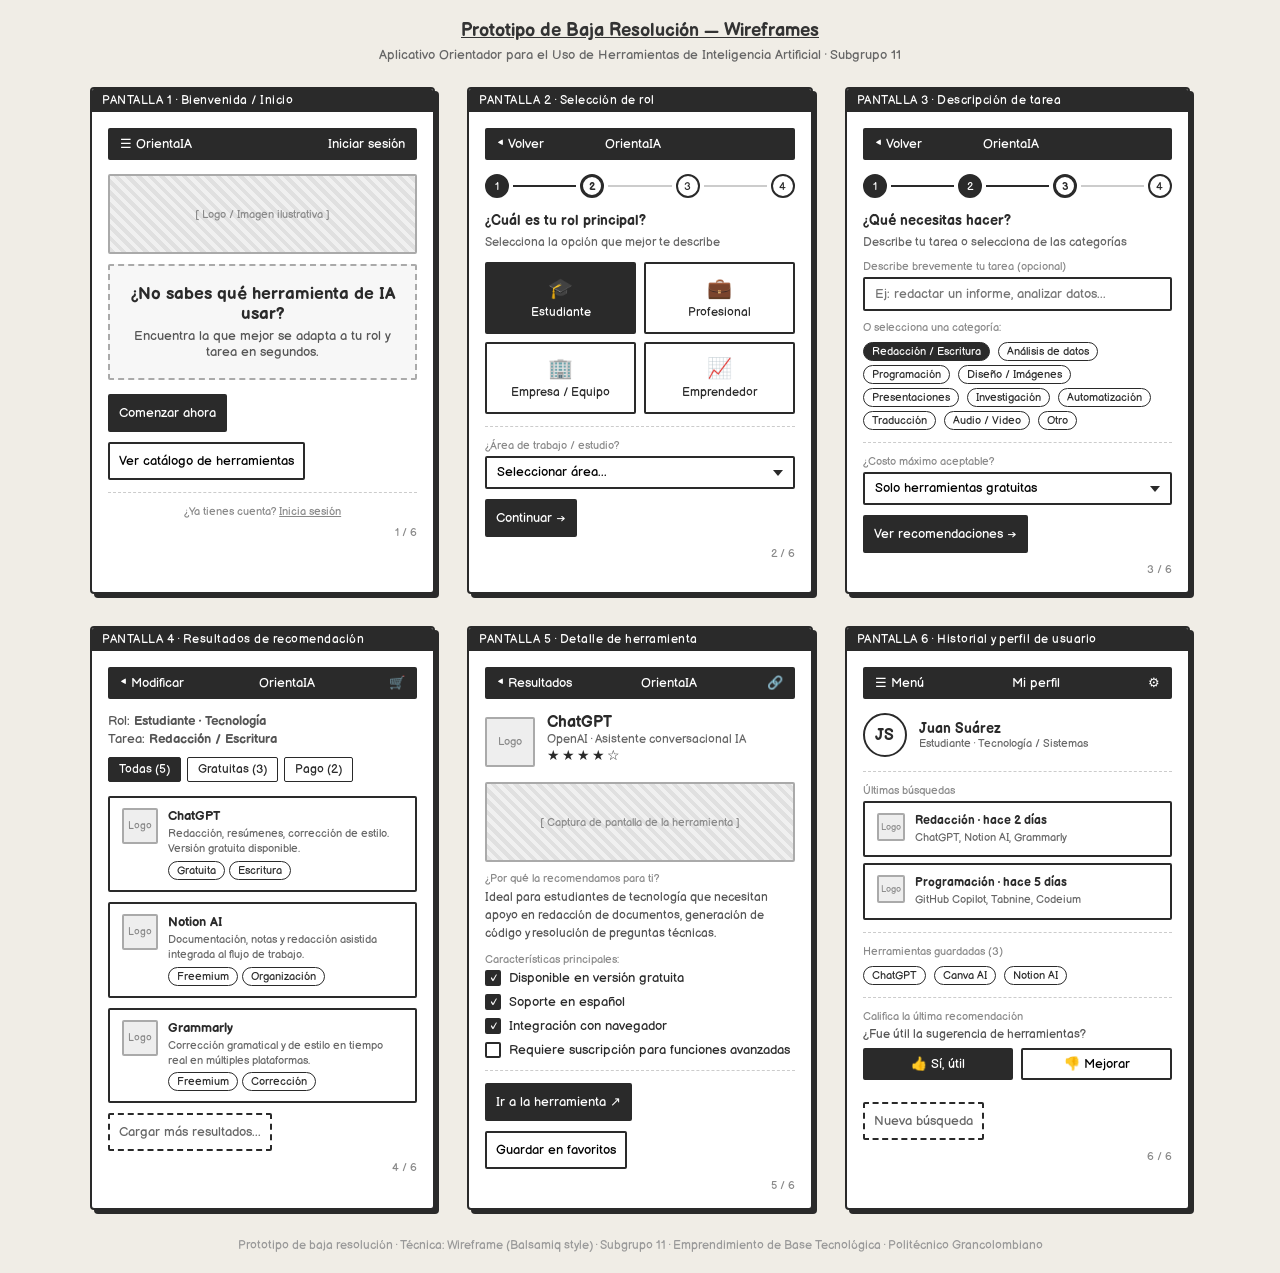
==== PrototipoBajaResolucion.html @ dd8dadac "Actividad inicial Prototipo de Baja resolución" ====
<!DOCTYPE html>
<html lang="es">
<head>
<meta charset="UTF-8">
<meta name="viewport" content="width=device-width, initial-scale=1.0">
<title>Prototipo Baja Resolución - Aplicativo Orientador IA</title>
<style>
  @import url('https://fonts.googleapis.com/css2?family=Balsamiq+Sans:ital,wght@0,400;0,700;1,400&display=swap');

  * { box-sizing: border-box; margin: 0; padding: 0; }

  body {
    font-family: 'Balsamiq Sans', cursive;
    background: #f0ede6;
    color: #2a2a2a;
    padding: 20px;
  }

  h1.doc-title {
    text-align: center;
    font-size: 18px;
    margin-bottom: 6px;
    color: #333;
    text-decoration: underline;
  }
  p.subtitle {
    text-align: center;
    font-size: 13px;
    color: #666;
    margin-bottom: 24px;
  }

  .screens-grid {
    display: grid;
    grid-template-columns: repeat(auto-fit, minmax(300px, 1fr));
    gap: 32px;
    max-width: 1100px;
    margin: 0 auto;
  }

  .screen {
    background: #fff;
    border: 2.5px solid #2a2a2a;
    border-radius: 4px;
    overflow: hidden;
    box-shadow: 4px 4px 0 #2a2a2a;
  }

  .screen-label {
    background: #2a2a2a;
    color: #fff;
    font-size: 12px;
    padding: 4px 10px;
    letter-spacing: 0.5px;
  }

  .screen-inner {
    padding: 16px;
    min-height: 380px;
  }

  /* Wireframe components */
  .wf-bar {
    background: #2a2a2a;
    color: #fff;
    padding: 8px 12px;
    font-size: 13px;
    margin-bottom: 14px;
    border-radius: 2px;
    display: flex;
    justify-content: space-between;
    align-items: center;
  }

  .wf-hero {
    border: 2px dashed #aaa;
    background: #f7f7f7;
    text-align: center;
    padding: 18px 12px;
    margin-bottom: 14px;
    border-radius: 2px;
    font-size: 13px;
    color: #555;
  }

  .wf-hero .big-text {
    font-size: 17px;
    font-weight: 700;
    color: #2a2a2a;
    display: block;
    margin-bottom: 4px;
  }

  .wf-btn {
    display: block;
    border: 2.5px solid #2a2a2a;
    background: #fff;
    text-align: center;
    padding: 9px;
    margin-bottom: 10px;
    font-family: 'Balsamiq Sans', cursive;
    font-size: 13px;
    cursor: pointer;
    border-radius: 2px;
  }

  .wf-btn.filled {
    background: #2a2a2a;
    color: #fff;
  }

  .wf-btn.secondary {
    border-style: dashed;
    color: #666;
  }

  .wf-label {
    font-size: 11px;
    color: #888;
    margin-bottom: 4px;
  }

  .wf-input {
    width: 100%;
    border: 2px solid #2a2a2a;
    padding: 7px 10px;
    font-family: 'Balsamiq Sans', cursive;
    font-size: 13px;
    margin-bottom: 10px;
    border-radius: 2px;
    background: #fff;
  }

  .wf-select {
    width: 100%;
    border: 2px solid #2a2a2a;
    padding: 7px 10px;
    font-family: 'Balsamiq Sans', cursive;
    font-size: 13px;
    margin-bottom: 10px;
    border-radius: 2px;
    background: #fff;
    appearance: none;
    background-image: url("data:image/svg+xml,%3Csvg width='10' height='6' viewBox='0 0 10 6' xmlns='http://www.w3.org/2000/svg'%3E%3Cpath d='M0 0l5 6 5-6z' fill='%232a2a2a'/%3E%3C/svg%3E");
    background-repeat: no-repeat;
    background-position: right 10px center;
    padding-right: 28px;
  }

  .wf-rol-grid {
    display: grid;
    grid-template-columns: 1fr 1fr;
    gap: 8px;
    margin-bottom: 12px;
  }

  .wf-rol-card {
    border: 2px solid #2a2a2a;
    padding: 12px 8px;
    text-align: center;
    font-size: 12px;
    border-radius: 2px;
    cursor: pointer;
  }

  .wf-rol-card.selected {
    background: #2a2a2a;
    color: #fff;
  }

  .wf-rol-card .icon-ph {
    font-size: 20px;
    display: block;
    margin-bottom: 4px;
  }

  .wf-card-tool {
    border: 2px solid #2a2a2a;
    border-radius: 2px;
    padding: 10px 12px;
    margin-bottom: 10px;
    display: flex;
    gap: 10px;
    align-items: flex-start;
  }

  .wf-card-tool .tool-img {
    width: 36px;
    height: 36px;
    border: 2px solid #aaa;
    background: #eee;
    flex-shrink: 0;
    border-radius: 2px;
    display: flex;
    align-items: center;
    justify-content: center;
    font-size: 10px;
    color: #888;
  }

  .wf-card-tool .tool-info h4 { font-size: 13px; margin-bottom: 2px; }
  .wf-card-tool .tool-info p  { font-size: 11px; color: #666; line-height: 1.4; }

  .wf-tag {
    display: inline-block;
    border: 1.5px solid #2a2a2a;
    padding: 2px 8px;
    font-size: 11px;
    border-radius: 10px;
    margin-right: 4px;
    margin-top: 4px;
  }

  .wf-divider {
    border: none;
    border-top: 1.5px dashed #ccc;
    margin: 12px 0;
  }

  .wf-nav {
    display: flex;
    gap: 6px;
    margin-bottom: 14px;
  }

  .wf-nav-item {
    border: 1.5px solid #2a2a2a;
    padding: 4px 10px;
    font-size: 12px;
    border-radius: 2px;
    cursor: pointer;
  }

  .wf-nav-item.active {
    background: #2a2a2a;
    color: #fff;
  }

  .wf-stars {
    color: #2a2a2a;
    font-size: 14px;
    letter-spacing: 2px;
    margin-bottom: 6px;
  }

  .wf-progress {
    display: flex;
    gap: 4px;
    margin-bottom: 14px;
    align-items: center;
  }

  .wf-progress-step {
    width: 24px;
    height: 24px;
    border: 2px solid #2a2a2a;
    border-radius: 50%;
    display: flex;
    align-items: center;
    justify-content: center;
    font-size: 11px;
    flex-shrink: 0;
  }

  .wf-progress-step.done { background: #2a2a2a; color: #fff; }
  .wf-progress-step.current { border-width: 3px; font-weight: 700; }

  .wf-progress-line {
    flex: 1;
    height: 2px;
    background: #2a2a2a;
  }

  .wf-checkbox-row {
    display: flex;
    align-items: center;
    gap: 8px;
    margin-bottom: 8px;
    font-size: 13px;
  }

  .wf-checkbox {
    width: 16px;
    height: 16px;
    border: 2px solid #2a2a2a;
    flex-shrink: 0;
    display: flex;
    align-items: center;
    justify-content: center;
    font-size: 11px;
    border-radius: 2px;
  }

  .wf-checkbox.checked { background: #2a2a2a; color: #fff; }

  .placeholder-img {
    width: 100%;
    height: 80px;
    background: repeating-linear-gradient(
      45deg,
      #e0e0e0,
      #e0e0e0 4px,
      #f0f0f0 4px,
      #f0f0f0 8px
    );
    border: 2px solid #aaa;
    display: flex;
    align-items: center;
    justify-content: center;
    font-size: 11px;
    color: #888;
    margin-bottom: 10px;
    border-radius: 2px;
  }

  .screen-number {
    font-size: 11px;
    color: #888;
    text-align: right;
    margin-top: 8px;
  }

  .flow-arrow {
    text-align: center;
    font-size: 22px;
    color: #2a2a2a;
    grid-column: 1 / -1;
    padding: 0;
  }
</style>
</head>
<body>

<h1 class="doc-title">Prototipo de Baja Resolución — Wireframes</h1>
<p class="subtitle">Aplicativo Orientador para el Uso de Herramientas de Inteligencia Artificial · Subgrupo 11</p>

<div class="screens-grid">

  <!-- PANTALLA 1: BIENVENIDA -->
  <div class="screen">
    <div class="screen-label">PANTALLA 1 · Bienvenida / Inicio</div>
    <div class="screen-inner">
      <div class="wf-bar">
        <span>&#9776; OrientaIA</span>
        <span>Iniciar sesión</span>
      </div>
      <div class="placeholder-img">[ Logo / Imagen ilustrativa ]</div>
      <div class="wf-hero">
        <span class="big-text">¿No sabes qué herramienta de IA usar?</span>
        Encuentra la que mejor se adapta a tu rol y tarea en segundos.
      </div>
      <button class="wf-btn filled">Comenzar ahora</button>
      <button class="wf-btn">Ver catálogo de herramientas</button>
      <hr class="wf-divider">
      <p style="font-size:11px;color:#888;text-align:center;">¿Ya tienes cuenta? <u>Inicia sesión</u></p>
      <p class="screen-number">1 / 6</p>
    </div>
  </div>

  <!-- PANTALLA 2: SELECCIÓN DE ROL -->
  <div class="screen">
    <div class="screen-label">PANTALLA 2 · Selección de rol</div>
    <div class="screen-inner">
      <div class="wf-bar">
        <span>&#9664; Volver</span>
        <span>OrientaIA</span>
        <span style="width:60px"></span>
      </div>
      <div class="wf-progress">
        <div class="wf-progress-step done">1</div>
        <div class="wf-progress-line"></div>
        <div class="wf-progress-step current">2</div>
        <div class="wf-progress-line" style="background:#ccc"></div>
        <div class="wf-progress-step">3</div>
        <div class="wf-progress-line" style="background:#ccc"></div>
        <div class="wf-progress-step">4</div>
      </div>
      <p style="font-size:14px;font-weight:700;margin-bottom:6px;">¿Cuál es tu rol principal?</p>
      <p style="font-size:12px;color:#666;margin-bottom:12px;">Selecciona la opción que mejor te describe</p>
      <div class="wf-rol-grid">
        <div class="wf-rol-card selected">
          <span class="icon-ph">&#127891;</span>
          Estudiante
        </div>
        <div class="wf-rol-card">
          <span class="icon-ph">&#128188;</span>
          Profesional
        </div>
        <div class="wf-rol-card">
          <span class="icon-ph">&#127970;</span>
          Empresa / Equipo
        </div>
        <div class="wf-rol-card">
          <span class="icon-ph">&#128200;</span>
          Emprendedor
        </div>
      </div>
      <hr class="wf-divider">
      <div class="wf-label">¿Área de trabajo / estudio?</div>
      <select class="wf-select">
        <option>Seleccionar área...</option>
        <option>Tecnología / Sistemas</option>
        <option>Salud</option>
        <option>Educación</option>
        <option>Negocios / Administración</option>
        <option>Diseño y Creatividad</option>
        <option>Derecho</option>
        <option>Otra</option>
      </select>
      <button class="wf-btn filled">Continuar →</button>
      <p class="screen-number">2 / 6</p>
    </div>
  </div>

  <!-- PANTALLA 3: DESCRIPCIÓN DE TAREA -->
  <div class="screen">
    <div class="screen-label">PANTALLA 3 · Descripción de tarea</div>
    <div class="screen-inner">
      <div class="wf-bar">
        <span>&#9664; Volver</span>
        <span>OrientaIA</span>
        <span style="width:60px"></span>
      </div>
      <div class="wf-progress">
        <div class="wf-progress-step done">1</div>
        <div class="wf-progress-line"></div>
        <div class="wf-progress-step done">2</div>
        <div class="wf-progress-line"></div>
        <div class="wf-progress-step current">3</div>
        <div class="wf-progress-line" style="background:#ccc"></div>
        <div class="wf-progress-step">4</div>
      </div>
      <p style="font-size:14px;font-weight:700;margin-bottom:6px;">¿Qué necesitas hacer?</p>
      <p style="font-size:12px;color:#666;margin-bottom:10px;">Describe tu tarea o selecciona de las categorías</p>
      <div class="wf-label">Describe brevemente tu tarea (opcional)</div>
      <input class="wf-input" type="text" placeholder="Ej: redactar un informe, analizar datos...">
      <div class="wf-label">O selecciona una categoría:</div>
      <div style="margin-bottom:10px">
        <span class="wf-tag" style="background:#2a2a2a;color:#fff">Redacción / Escritura</span>
        <span class="wf-tag">Análisis de datos</span>
        <span class="wf-tag">Programación</span>
        <span class="wf-tag">Diseño / Imágenes</span>
        <span class="wf-tag">Presentaciones</span>
        <span class="wf-tag">Investigación</span>
        <span class="wf-tag">Automatización</span>
        <span class="wf-tag">Traducción</span>
        <span class="wf-tag">Audio / Video</span>
        <span class="wf-tag">Otro</span>
      </div>
      <hr class="wf-divider">
      <div class="wf-label">¿Costo máximo aceptable?</div>
      <select class="wf-select">
        <option>Solo herramientas gratuitas</option>
        <option>Hasta $10/mes</option>
        <option>Hasta $30/mes</option>
        <option>Sin límite</option>
      </select>
      <button class="wf-btn filled">Ver recomendaciones →</button>
      <p class="screen-number">3 / 6</p>
    </div>
  </div>

  <!-- PANTALLA 4: RESULTADOS / RECOMENDACIONES -->
  <div class="screen">
    <div class="screen-label">PANTALLA 4 · Resultados de recomendación</div>
    <div class="screen-inner">
      <div class="wf-bar">
        <span>&#9664; Modificar</span>
        <span>OrientaIA</span>
        <span>&#128722;</span>
      </div>
      <p style="font-size:13px;color:#555;margin-bottom:2px;">Rol: <strong>Estudiante · Tecnología</strong></p>
      <p style="font-size:13px;color:#555;margin-bottom:10px;">Tarea: <strong>Redacción / Escritura</strong></p>
      <div class="wf-nav">
        <div class="wf-nav-item active">Todas (5)</div>
        <div class="wf-nav-item">Gratuitas (3)</div>
        <div class="wf-nav-item">Pago (2)</div>
      </div>
      <div class="wf-card-tool">
        <div class="tool-img">Logo</div>
        <div class="tool-info">
          <h4>ChatGPT</h4>
          <p>Redacción, resúmenes, corrección de estilo. Versión gratuita disponible.</p>
          <div><span class="wf-tag">Gratuita</span><span class="wf-tag">Escritura</span></div>
        </div>
      </div>
      <div class="wf-card-tool">
        <div class="tool-img">Logo</div>
        <div class="tool-info">
          <h4>Notion AI</h4>
          <p>Documentación, notas y redacción asistida integrada al flujo de trabajo.</p>
          <div><span class="wf-tag">Freemium</span><span class="wf-tag">Organización</span></div>
        </div>
      </div>
      <div class="wf-card-tool">
        <div class="tool-img">Logo</div>
        <div class="tool-info">
          <h4>Grammarly</h4>
          <p>Corrección gramatical y de estilo en tiempo real en múltiples plataformas.</p>
          <div><span class="wf-tag">Freemium</span><span class="wf-tag">Corrección</span></div>
        </div>
      </div>
      <button class="wf-btn secondary">Cargar más resultados...</button>
      <p class="screen-number">4 / 6</p>
    </div>
  </div>

  <!-- PANTALLA 5: DETALLE DE HERRAMIENTA -->
  <div class="screen">
    <div class="screen-label">PANTALLA 5 · Detalle de herramienta</div>
    <div class="screen-inner">
      <div class="wf-bar">
        <span>&#9664; Resultados</span>
        <span>OrientaIA</span>
        <span>&#128279;</span>
      </div>
      <div style="display:flex;gap:12px;margin-bottom:12px;align-items:center;">
        <div class="tool-img" style="width:50px;height:50px;border:2px solid #aaa;background:#eee;display:flex;align-items:center;justify-content:center;font-size:11px;color:#888;border-radius:2px;flex-shrink:0;">Logo</div>
        <div>
          <p style="font-size:16px;font-weight:700;">ChatGPT</p>
          <p style="font-size:12px;color:#666;">OpenAI · Asistente conversacional IA</p>
          <div class="wf-stars">★★★★☆</div>
        </div>
      </div>
      <div class="placeholder-img">[ Captura de pantalla de la herramienta ]</div>
      <div class="wf-label">¿Por qué la recomendamos para ti?</div>
      <p style="font-size:12px;color:#555;margin-bottom:10px;line-height:1.5;">Ideal para estudiantes de tecnología que necesitan apoyo en redacción de documentos, generación de código y resolución de preguntas técnicas.</p>
      <div class="wf-label">Características principales:</div>
      <div class="wf-checkbox-row"><div class="wf-checkbox checked">✓</div>Disponible en versión gratuita</div>
      <div class="wf-checkbox-row"><div class="wf-checkbox checked">✓</div>Soporte en español</div>
      <div class="wf-checkbox-row"><div class="wf-checkbox checked">✓</div>Integración con navegador</div>
      <div class="wf-checkbox-row"><div class="wf-checkbox"></div>Requiere suscripción para funciones avanzadas</div>
      <hr class="wf-divider">
      <button class="wf-btn filled">Ir a la herramienta &#8599;</button>
      <button class="wf-btn">Guardar en favoritos</button>
      <p class="screen-number">5 / 6</p>
    </div>
  </div>

  <!-- PANTALLA 6: HISTORIAL / PERFIL -->
  <div class="screen">
    <div class="screen-label">PANTALLA 6 · Historial y perfil de usuario</div>
    <div class="screen-inner">
      <div class="wf-bar">
        <span>&#9776; Menú</span>
        <span>Mi perfil</span>
        <span>&#9881;</span>
      </div>
      <div style="display:flex;gap:12px;align-items:center;margin-bottom:14px;">
        <div style="width:44px;height:44px;border:2px solid #2a2a2a;border-radius:50%;display:flex;align-items:center;justify-content:center;font-size:16px;font-weight:700;flex-shrink:0;">JS</div>
        <div>
          <p style="font-size:14px;font-weight:700;">Juan Suárez</p>
          <p style="font-size:11px;color:#666;">Estudiante · Tecnología / Sistemas</p>
        </div>
      </div>
      <hr class="wf-divider">
      <div class="wf-label">Últimas búsquedas</div>
      <div class="wf-card-tool" style="margin-bottom:6px;">
        <div class="tool-img" style="width:28px;height:28px;font-size:9px;">Logo</div>
        <div class="tool-info">
          <h4 style="font-size:12px;">Redacción · hace 2 días</h4>
          <p>ChatGPT, Notion AI, Grammarly</p>
        </div>
      </div>
      <div class="wf-card-tool" style="margin-bottom:6px;">
        <div class="tool-img" style="width:28px;height:28px;font-size:9px;">Logo</div>
        <div class="tool-info">
          <h4 style="font-size:12px;">Programación · hace 5 días</h4>
          <p>GitHub Copilot, Tabnine, Codeium</p>
        </div>
      </div>
      <hr class="wf-divider">
      <div class="wf-label">Herramientas guardadas (3)</div>
      <div>
        <span class="wf-tag">ChatGPT</span>
        <span class="wf-tag">Canva AI</span>
        <span class="wf-tag">Notion AI</span>
      </div>
      <hr class="wf-divider">
      <div class="wf-label">Califica la última recomendación</div>
      <p style="font-size:12px;color:#555;margin-bottom:6px;">¿Fue útil la sugerencia de herramientas?</p>
      <div style="display:flex;gap:8px;margin-bottom:12px;">
        <button class="wf-btn filled" style="flex:1;padding:6px">👍 Sí, útil</button>
        <button class="wf-btn" style="flex:1;padding:6px">👎 Mejorar</button>
      </div>
      <button class="wf-btn secondary">Nueva búsqueda</button>
      <p class="screen-number">6 / 6</p>
    </div>
  </div>

</div>

<p style="text-align:center;font-size:12px;color:#999;margin-top:28px;">
  Prototipo de baja resolución · Técnica: Wireframe (Balsamiq style) · Subgrupo 11 · Emprendimiento de Base Tecnológica · Politécnico Grancolombiano
</p>

</body>
</html>
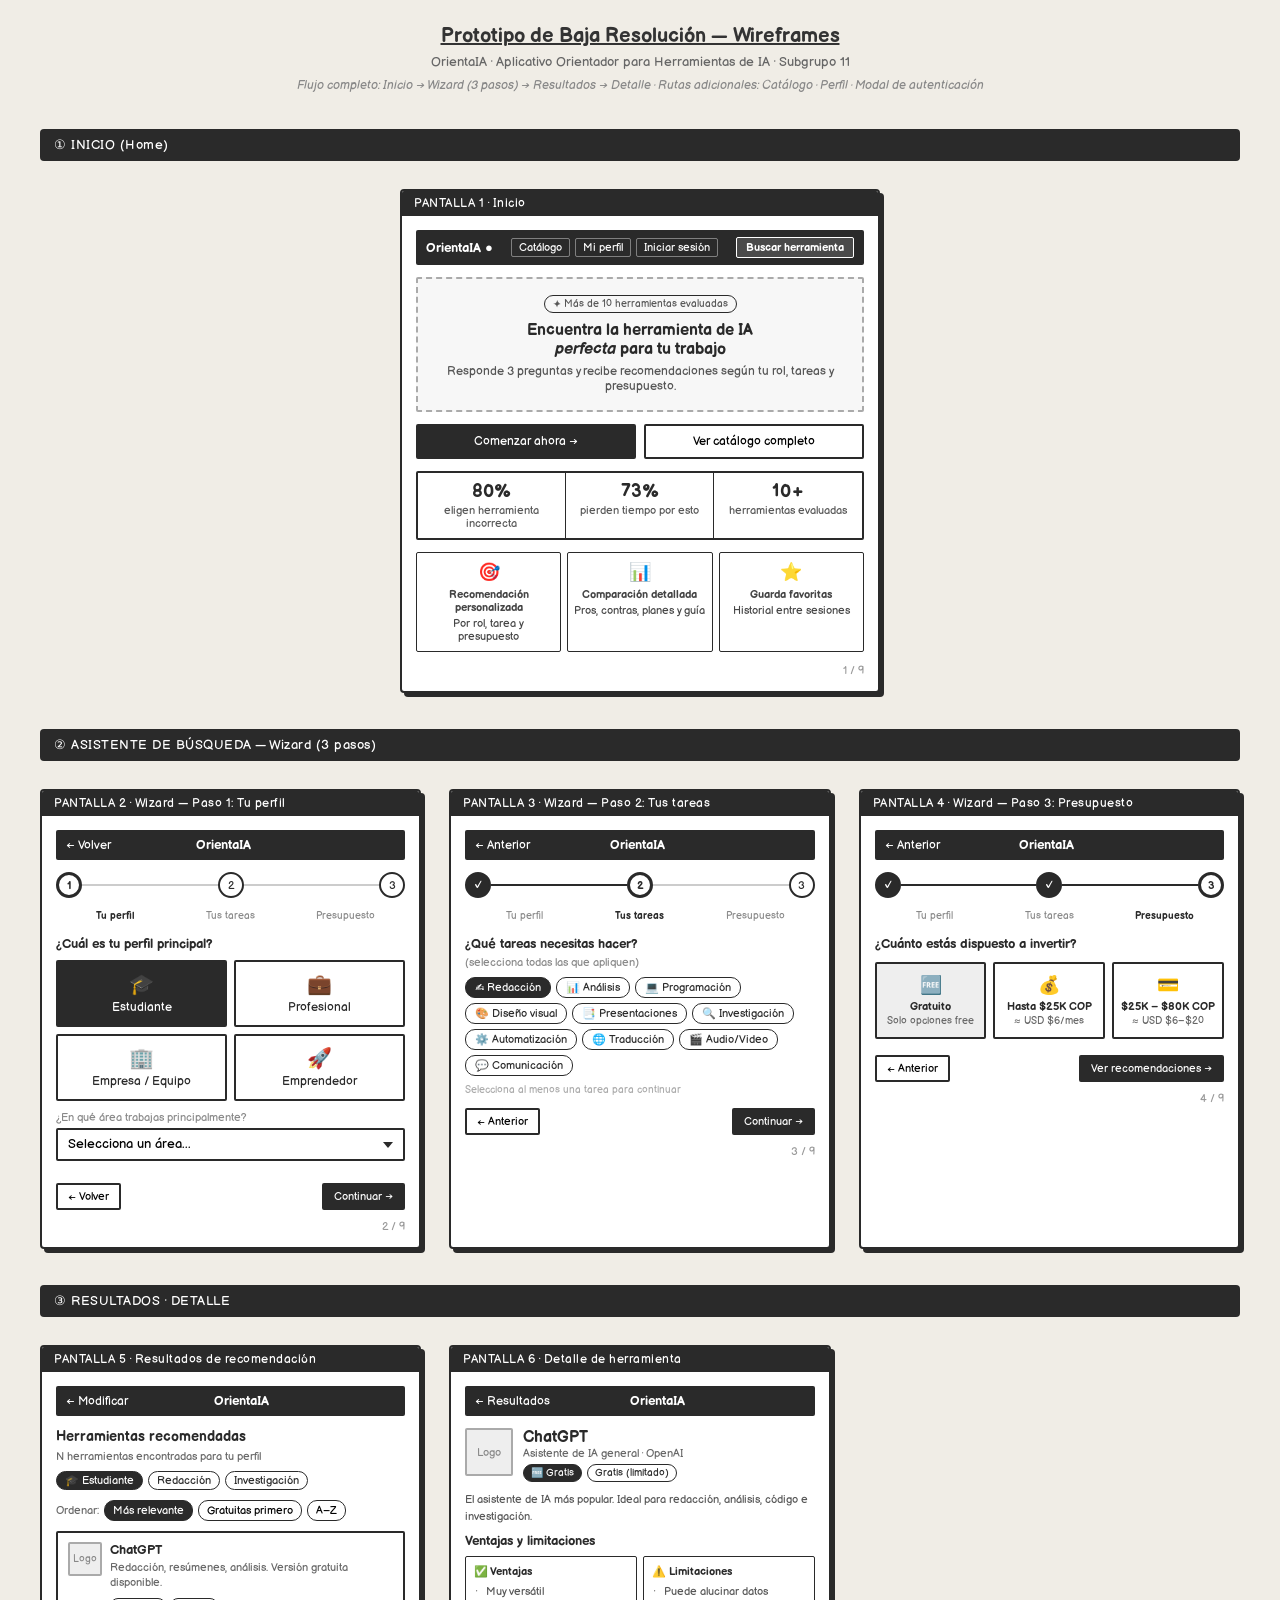
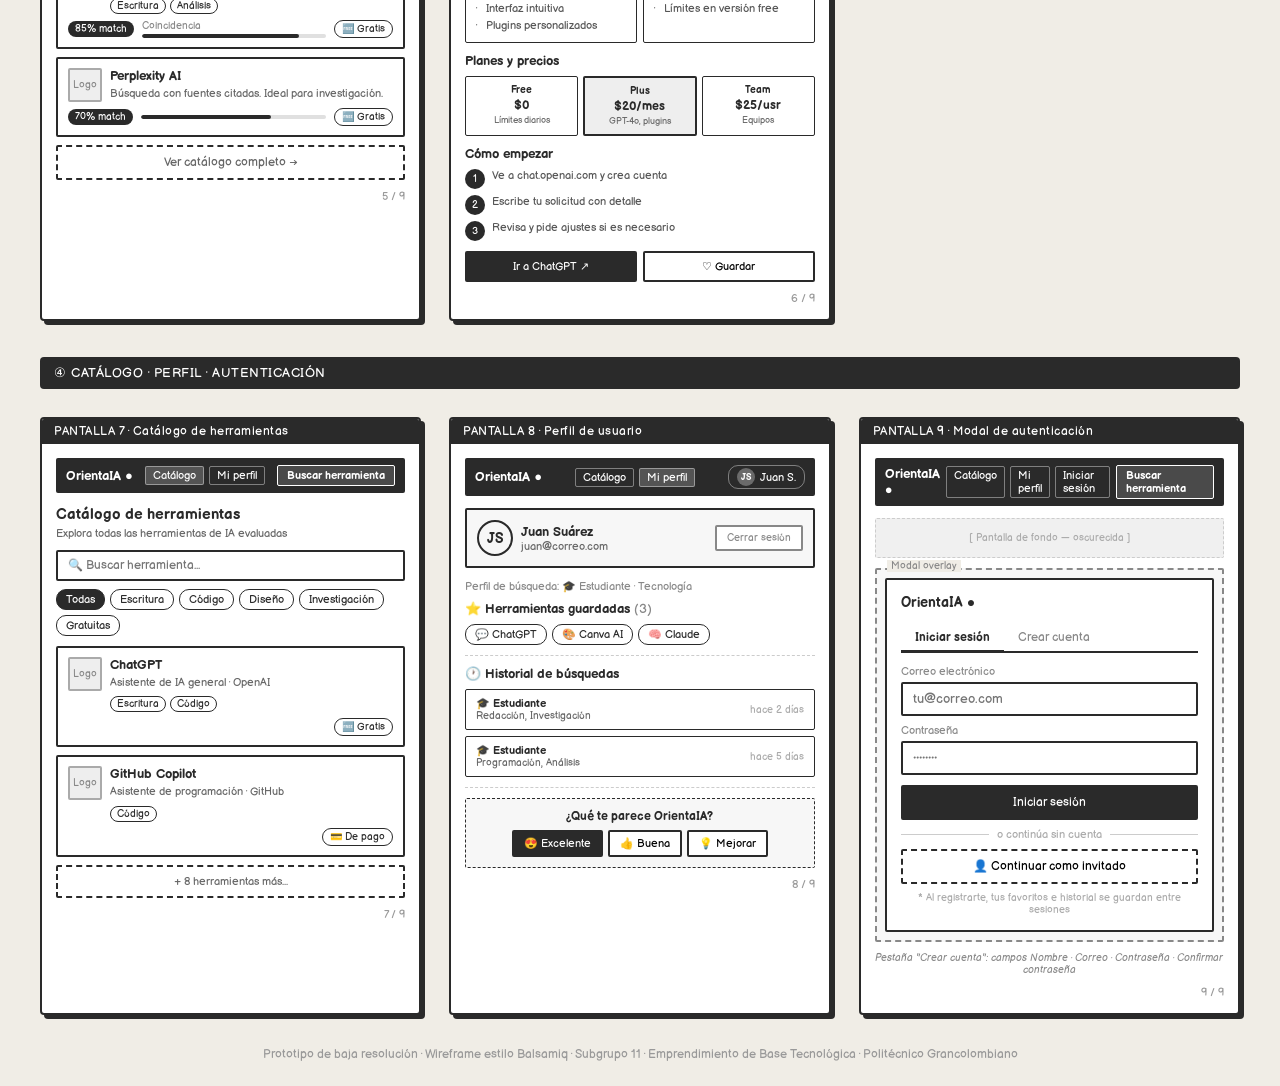
==== commit f3081d66: "PrototipoBajaResolucion Ajustado para que quede como el diseño de alta resolución" ====
--- a/PrototipoBajaResolucion.html
+++ b/PrototipoBajaResolucion.html
@@ -3,7 +3,7 @@
 <head>
 <meta charset="UTF-8">
 <meta name="viewport" content="width=device-width, initial-scale=1.0">
-<title>Prototipo Baja Resolución - Aplicativo Orientador IA</title>
+<title>Prototipo Baja Resolución — OrientaIA · Subgrupo 11</title>
 <style>
   @import url('https://fonts.googleapis.com/css2?family=Balsamiq+Sans:ital,wght@0,400;0,700;1,400&display=swap');
 
@@ -13,28 +13,38 @@
     font-family: 'Balsamiq Sans', cursive;
     background: #f0ede6;
     color: #2a2a2a;
-    padding: 20px;
+    padding: 24px;
   }
 
   h1.doc-title {
     text-align: center;
-    font-size: 18px;
+    font-size: 20px;
     margin-bottom: 6px;
     color: #333;
     text-decoration: underline;
   }
+
   p.subtitle {
     text-align: center;
     font-size: 13px;
     color: #666;
-    margin-bottom: 24px;
-  }
-
+    margin-bottom: 8px;
+  }
+
+  .flow-note {
+    text-align: center;
+    font-size: 12px;
+    color: #888;
+    margin-bottom: 28px;
+    font-style: italic;
+  }
+
+  /* ── GRID DE PANTALLAS ── */
   .screens-grid {
     display: grid;
     grid-template-columns: repeat(auto-fit, minmax(300px, 1fr));
-    gap: 32px;
-    max-width: 1100px;
+    gap: 28px;
+    max-width: 1200px;
     margin: 0 auto;
   }
 
@@ -50,75 +60,240 @@
     background: #2a2a2a;
     color: #fff;
     font-size: 12px;
-    padding: 4px 10px;
+    padding: 5px 12px;
     letter-spacing: 0.5px;
   }
 
   .screen-inner {
-    padding: 16px;
+    padding: 14px;
     min-height: 380px;
   }
 
-  /* Wireframe components */
+  .screen-number {
+    font-size: 11px;
+    color: #999;
+    text-align: right;
+    margin-top: 10px;
+  }
+
+  /* ── BARRA DE NAVEGACIÓN ── */
   .wf-bar {
     background: #2a2a2a;
     color: #fff;
-    padding: 8px 12px;
-    font-size: 13px;
-    margin-bottom: 14px;
+    padding: 7px 10px;
+    font-size: 12px;
+    margin-bottom: 12px;
     border-radius: 2px;
     display: flex;
     justify-content: space-between;
     align-items: center;
-  }
-
+    gap: 6px;
+  }
+
+  .wf-bar-logo { font-weight: 700; font-size: 13px; }
+
+  .wf-bar-links { display: flex; gap: 5px; }
+
+  .wf-bar-link {
+    border: 1px solid rgba(255,255,255,0.4);
+    padding: 2px 7px;
+    border-radius: 2px;
+    font-size: 11px;
+    cursor: pointer;
+  }
+
+  .wf-bar-cta {
+    border: 1.5px solid #fff;
+    background: rgba(255,255,255,0.15);
+    padding: 3px 9px;
+    border-radius: 2px;
+    font-size: 11px;
+    font-weight: 700;
+  }
+
+  .wf-bar-user {
+    display: flex;
+    align-items: center;
+    gap: 5px;
+    border: 1px solid rgba(255,255,255,0.4);
+    padding: 2px 8px;
+    border-radius: 10px;
+    font-size: 11px;
+  }
+
+  .wf-avatar-sm {
+    width: 18px; height: 18px;
+    border-radius: 50%;
+    background: rgba(255,255,255,0.3);
+    display: inline-flex;
+    align-items: center;
+    justify-content: center;
+    font-size: 9px;
+    font-weight: 700;
+  }
+
+  /* ── HERO / BLOQUES GENERALES ── */
   .wf-hero {
     border: 2px dashed #aaa;
     background: #f7f7f7;
     text-align: center;
-    padding: 18px 12px;
-    margin-bottom: 14px;
-    border-radius: 2px;
-    font-size: 13px;
+    padding: 16px 10px;
+    margin-bottom: 12px;
+    border-radius: 2px;
+    font-size: 12px;
     color: #555;
   }
 
   .wf-hero .big-text {
-    font-size: 17px;
+    font-size: 16px;
     font-weight: 700;
     color: #2a2a2a;
     display: block;
-    margin-bottom: 4px;
-  }
-
+    margin-bottom: 5px;
+  }
+
+  .wf-hero .badge {
+    display: inline-block;
+    border: 1.5px solid #2a2a2a;
+    padding: 2px 8px;
+    border-radius: 10px;
+    font-size: 10px;
+    margin-bottom: 8px;
+  }
+
+  /* ── ESTADÍSTICAS ── */
+  .wf-stats-bar {
+    display: grid;
+    grid-template-columns: repeat(3, 1fr);
+    border: 2px solid #2a2a2a;
+    margin-bottom: 12px;
+    border-radius: 2px;
+    overflow: hidden;
+  }
+
+  .wf-stat-cell {
+    padding: 8px 6px;
+    text-align: center;
+    border-right: 1.5px solid #2a2a2a;
+    font-size: 11px;
+    color: #555;
+  }
+
+  .wf-stat-cell:last-child { border-right: none; }
+
+  .wf-stat-cell strong {
+    display: block;
+    font-size: 18px;
+    color: #2a2a2a;
+    margin-bottom: 2px;
+  }
+
+  /* ── FEATURE CARDS ── */
+  .wf-features {
+    display: grid;
+    grid-template-columns: repeat(3, 1fr);
+    gap: 6px;
+    margin-bottom: 12px;
+  }
+
+  .wf-feature-card {
+    border: 1.5px solid #2a2a2a;
+    border-radius: 2px;
+    padding: 8px 6px;
+    text-align: center;
+    font-size: 11px;
+    color: #444;
+  }
+
+  .wf-feature-card .f-icon {
+    font-size: 18px;
+    display: block;
+    margin-bottom: 5px;
+  }
+
+  .wf-feature-card strong { display: block; font-size: 11px; margin-bottom: 3px; }
+
+  /* ── BOTONES ── */
   .wf-btn {
     display: block;
     border: 2.5px solid #2a2a2a;
     background: #fff;
     text-align: center;
-    padding: 9px;
-    margin-bottom: 10px;
+    padding: 8px;
+    margin-bottom: 8px;
     font-family: 'Balsamiq Sans', cursive;
     font-size: 13px;
     cursor: pointer;
     border-radius: 2px;
-  }
-
-  .wf-btn.filled {
+    width: 100%;
+  }
+
+  .wf-btn.filled { background: #2a2a2a; color: #fff; }
+  .wf-btn.secondary { border-style: dashed; color: #666; }
+
+  /* ── PROGRESS BAR (3 PASOS) ── */
+  .wf-progress {
+    display: flex;
+    gap: 0;
+    margin-bottom: 12px;
+    align-items: center;
+  }
+
+  .wf-progress-step {
+    width: 26px; height: 26px;
+    border: 2px solid #2a2a2a;
+    border-radius: 50%;
+    display: flex;
+    align-items: center;
+    justify-content: center;
+    font-size: 11px;
+    flex-shrink: 0;
+    background: #fff;
+  }
+
+  .wf-progress-step.done    { background: #2a2a2a; color: #fff; font-size: 12px; }
+  .wf-progress-step.current { border-width: 3px; font-weight: 700; }
+
+  .wf-progress-line {
+    flex: 1;
+    height: 2px;
     background: #2a2a2a;
-    color: #fff;
-  }
-
-  .wf-btn.secondary {
-    border-style: dashed;
-    color: #666;
-  }
-
-  .wf-label {
-    font-size: 11px;
-    color: #888;
-    margin-bottom: 4px;
-  }
+  }
+
+  .wf-progress-line.pending { background: #ccc; }
+
+  .wf-step-labels {
+    display: flex;
+    justify-content: space-between;
+    margin-bottom: 14px;
+    padding: 0 2px;
+  }
+
+  .wf-step-labels span { font-size: 10px; color: #888; flex: 1; text-align: center; }
+  .wf-step-labels span.active { color: #2a2a2a; font-weight: 700; }
+
+  /* ── ROL CARDS ── */
+  .wf-rol-grid {
+    display: grid;
+    grid-template-columns: 1fr 1fr;
+    gap: 7px;
+    margin-bottom: 10px;
+  }
+
+  .wf-rol-card {
+    border: 2px solid #2a2a2a;
+    padding: 10px 8px;
+    text-align: center;
+    font-size: 12px;
+    border-radius: 2px;
+    cursor: pointer;
+  }
+
+  .wf-rol-card.selected { background: #2a2a2a; color: #fff; }
+  .wf-rol-card .icon-ph { font-size: 20px; display: block; margin-bottom: 3px; }
+
+  /* ── INPUTS Y SELECT ── */
+  .wf-label { font-size: 11px; color: #888; margin-bottom: 4px; }
 
   .wf-input {
     width: 100%;
@@ -147,46 +322,96 @@
     padding-right: 28px;
   }
 
-  .wf-rol-grid {
+  /* ── TAGS DE TAREAS ── */
+  .wf-tags-wrap { display: flex; flex-wrap: wrap; gap: 5px; margin-bottom: 8px; }
+
+  .wf-tag {
+    border: 1.5px solid #2a2a2a;
+    padding: 3px 9px;
+    font-size: 11px;
+    border-radius: 10px;
+    cursor: pointer;
+  }
+
+  .wf-tag.selected { background: #2a2a2a; color: #fff; }
+
+  /* ── PRESUPUESTO CARDS ── */
+  .wf-budget-grid {
     display: grid;
-    grid-template-columns: 1fr 1fr;
-    gap: 8px;
+    grid-template-columns: repeat(3, 1fr);
+    gap: 7px;
     margin-bottom: 12px;
   }
 
-  .wf-rol-card {
+  .wf-budget-card {
     border: 2px solid #2a2a2a;
-    padding: 12px 8px;
+    padding: 10px 6px;
     text-align: center;
-    font-size: 12px;
+    font-size: 11px;
     border-radius: 2px;
     cursor: pointer;
   }
 
-  .wf-rol-card.selected {
-    background: #2a2a2a;
-    color: #fff;
-  }
-
-  .wf-rol-card .icon-ph {
-    font-size: 20px;
-    display: block;
-    margin-bottom: 4px;
-  }
-
+  .wf-budget-card.selected { background: #eee; border-width: 2.5px; }
+  .wf-budget-card .b-icon  { font-size: 18px; display: block; margin-bottom: 4px; }
+  .wf-budget-card .b-label { font-weight: 700; font-size: 11px; margin-bottom: 2px; }
+  .wf-budget-card .b-sub   { font-size: 10px; color: #666; }
+
+  /* ── RESULTADOS ── */
+  .wf-meta-row {
+    display: flex;
+    gap: 5px;
+    flex-wrap: wrap;
+    margin-bottom: 10px;
+  }
+
+  .wf-meta-chip {
+    border: 1.5px solid #2a2a2a;
+    padding: 2px 8px;
+    font-size: 11px;
+    border-radius: 10px;
+  }
+
+  .wf-meta-chip.role { background: #2a2a2a; color: #fff; }
+
+  .wf-sort-bar {
+    display: flex;
+    gap: 5px;
+    align-items: center;
+    margin-bottom: 10px;
+    font-size: 11px;
+    color: #666;
+  }
+
+  .wf-sort-btn {
+    border: 1.5px solid #2a2a2a;
+    padding: 3px 8px;
+    border-radius: 10px;
+    font-size: 11px;
+    font-family: 'Balsamiq Sans', cursive;
+    cursor: pointer;
+    background: #fff;
+  }
+
+  .wf-sort-btn.active { background: #2a2a2a; color: #fff; }
+
+  /* ── TOOL CARD (RESULTADOS) ── */
   .wf-card-tool {
     border: 2px solid #2a2a2a;
     border-radius: 2px;
-    padding: 10px 12px;
-    margin-bottom: 10px;
-    display: flex;
-    gap: 10px;
+    padding: 9px 10px;
+    margin-bottom: 8px;
+  }
+
+  .wf-card-tool-top {
+    display: flex;
+    gap: 8px;
     align-items: flex-start;
-  }
-
-  .wf-card-tool .tool-img {
-    width: 36px;
-    height: 36px;
+    margin-bottom: 6px;
+  }
+
+  .tool-img {
+    width: 34px; height: 34px;
     border: 2px solid #aaa;
     background: #eee;
     flex-shrink: 0;
@@ -201,398 +426,911 @@
   .wf-card-tool .tool-info h4 { font-size: 13px; margin-bottom: 2px; }
   .wf-card-tool .tool-info p  { font-size: 11px; color: #666; line-height: 1.4; }
 
-  .wf-tag {
-    display: inline-block;
+  .wf-card-tool-footer {
+    display: flex;
+    justify-content: space-between;
+    align-items: center;
+    margin-top: 6px;
+    gap: 8px;
+  }
+
+  .wf-match-wrap { flex: 1; }
+  .wf-match-label { font-size: 10px; color: #888; margin-bottom: 2px; }
+  .wf-match-track {
+    height: 4px;
+    background: #e0e0e0;
+    border-radius: 4px;
+    overflow: hidden;
+  }
+  .wf-match-fill { height: 100%; background: #2a2a2a; border-radius: 4px; }
+
+  .wf-price-chip {
+    font-size: 10px;
     border: 1.5px solid #2a2a2a;
-    padding: 2px 8px;
-    font-size: 11px;
+    padding: 2px 7px;
     border-radius: 10px;
-    margin-right: 4px;
-    margin-top: 4px;
-  }
-
-  .wf-divider {
-    border: none;
-    border-top: 1.5px dashed #ccc;
-    margin: 12px 0;
-  }
-
-  .wf-nav {
-    display: flex;
-    gap: 6px;
-    margin-bottom: 14px;
-  }
-
-  .wf-nav-item {
-    border: 1.5px solid #2a2a2a;
-    padding: 4px 10px;
-    font-size: 12px;
-    border-radius: 2px;
-    cursor: pointer;
-  }
-
-  .wf-nav-item.active {
+    white-space: nowrap;
+  }
+
+  .wf-score-chip {
+    font-size: 10px;
     background: #2a2a2a;
     color: #fff;
-  }
-
-  .wf-stars {
-    color: #2a2a2a;
-    font-size: 14px;
-    letter-spacing: 2px;
+    padding: 2px 7px;
+    border-radius: 10px;
+    white-space: nowrap;
+  }
+
+  /* ── DETALLE ── */
+  .wf-detail-header {
+    display: flex;
+    gap: 10px;
+    align-items: flex-start;
+    margin-bottom: 10px;
+  }
+
+  .wf-detail-logo {
+    width: 48px; height: 48px;
+    border: 2px solid #aaa;
+    background: #eee;
+    display: flex;
+    align-items: center;
+    justify-content: center;
+    font-size: 11px;
+    color: #888;
+    border-radius: 2px;
+    flex-shrink: 0;
+  }
+
+  .wf-badges { display: flex; gap: 5px; flex-wrap: wrap; margin-top: 4px; }
+
+  .wf-badge {
+    border: 1.5px solid #2a2a2a;
+    padding: 2px 7px;
+    font-size: 10px;
+    border-radius: 10px;
+  }
+
+  .wf-badge.dark { background: #2a2a2a; color: #fff; }
+
+  .wf-pros-cons {
+    display: grid;
+    grid-template-columns: 1fr 1fr;
+    gap: 6px;
+    margin-bottom: 10px;
+  }
+
+  .wf-pros-box, .wf-cons-box {
+    border: 1.5px solid #2a2a2a;
+    border-radius: 2px;
+    padding: 8px;
+  }
+
+  .wf-pros-box h5, .wf-cons-box h5 { font-size: 11px; margin-bottom: 5px; }
+
+  .wf-list-item {
+    font-size: 11px;
+    color: #555;
+    padding: 2px 0 2px 12px;
+    position: relative;
+  }
+
+  .wf-list-item::before { content: '·'; position: absolute; left: 2px; }
+
+  .wf-plans-grid {
+    display: grid;
+    grid-template-columns: repeat(3, 1fr);
+    gap: 5px;
+    margin-bottom: 10px;
+  }
+
+  .wf-plan-card {
+    border: 1.5px solid #2a2a2a;
+    border-radius: 2px;
+    padding: 7px 5px;
+    text-align: center;
+  }
+
+  .wf-plan-card.highlight { background: #eee; border-width: 2.5px; }
+  .wf-plan-card .p-name  { font-size: 10px; font-weight: 700; margin-bottom: 2px; }
+  .wf-plan-card .p-price { font-size: 12px; font-weight: 700; margin-bottom: 2px; }
+  .wf-plan-card .p-desc  { font-size: 9px; color: #666; }
+
+  .wf-how-step {
+    display: flex;
+    gap: 7px;
+    align-items: flex-start;
     margin-bottom: 6px;
-  }
-
-  .wf-progress {
-    display: flex;
-    gap: 4px;
-    margin-bottom: 14px;
+    font-size: 11px;
+    color: #555;
+  }
+
+  .wf-step-num {
+    width: 20px; height: 20px;
+    border-radius: 50%;
+    background: #2a2a2a;
+    color: #fff;
+    display: flex; align-items: center; justify-content: center;
+    font-size: 10px;
+    flex-shrink: 0;
+  }
+
+  /* ── CATÁLOGO ── */
+  .wf-search-row {
+    display: flex;
+    gap: 6px;
+    margin-bottom: 8px;
     align-items: center;
   }
 
-  .wf-progress-step {
-    width: 24px;
-    height: 24px;
+  .wf-search-box {
+    flex: 1;
+    border: 2px solid #2a2a2a;
+    padding: 6px 10px;
+    border-radius: 2px;
+    font-family: 'Balsamiq Sans', cursive;
+    font-size: 12px;
+    background: #fff;
+  }
+
+  .wf-filter-row { display: flex; flex-wrap: wrap; gap: 5px; margin-bottom: 10px; }
+
+  .wf-filter-chip {
+    border: 1.5px solid #2a2a2a;
+    padding: 3px 9px;
+    border-radius: 10px;
+    font-size: 11px;
+    cursor: pointer;
+    font-family: 'Balsamiq Sans', cursive;
+    background: #fff;
+  }
+
+  .wf-filter-chip.active { background: #2a2a2a; color: #fff; }
+
+  /* ── PERFIL ── */
+  .wf-user-header {
+    display: flex;
+    gap: 10px;
+    align-items: center;
+    margin-bottom: 12px;
+  }
+
+  .wf-avatar {
+    width: 46px; height: 46px;
     border: 2px solid #2a2a2a;
     border-radius: 50%;
+    display: flex; align-items: center; justify-content: center;
+    font-size: 17px;
+    font-weight: 700;
+    flex-shrink: 0;
+  }
+
+  .wf-account-card {
+    border: 2px solid #2a2a2a;
+    border-radius: 2px;
+    padding: 10px;
+    margin-bottom: 12px;
+    display: flex;
+    align-items: center;
+    justify-content: space-between;
+    gap: 10px;
+    background: #f7f7f7;
+  }
+
+  .wf-auth-banner {
+    border: 2px dashed #2a2a2a;
+    border-radius: 2px;
+    padding: 10px;
+    margin-bottom: 12px;
+    background: #f7f7f7;
+    font-size: 12px;
+  }
+
+  .wf-auth-banner strong { display: block; margin-bottom: 4px; font-size: 13px; }
+
+  .wf-auth-banner-btns { display: flex; gap: 6px; margin-top: 7px; }
+
+  .wf-btn-sm {
+    border: 2px solid #2a2a2a;
+    padding: 5px 10px;
+    font-family: 'Balsamiq Sans', cursive;
+    font-size: 11px;
+    background: #fff;
+    cursor: pointer;
+    border-radius: 2px;
+  }
+
+  .wf-btn-sm.filled { background: #2a2a2a; color: #fff; }
+
+  .wf-history-item {
+    border: 1.5px solid #2a2a2a;
+    border-radius: 2px;
+    padding: 7px 10px;
+    margin-bottom: 6px;
+    display: flex;
+    justify-content: space-between;
+    align-items: center;
+    font-size: 11px;
+  }
+
+  .wf-fav-tags { display: flex; flex-wrap: wrap; gap: 5px; margin-bottom: 10px; }
+
+  /* ── MODAL ── */
+  .wf-modal-wrap {
+    position: relative;
+    border: 2px dashed #888;
+    border-radius: 2px;
+    background: #f7f7f7;
+    padding: 8px;
+    margin-bottom: 10px;
+  }
+
+  .wf-modal-label {
+    position: absolute;
+    top: -10px; left: 10px;
+    background: #f0ede6;
+    font-size: 10px;
+    color: #888;
+    padding: 0 4px;
+  }
+
+  .wf-modal-card {
+    border: 2.5px solid #2a2a2a;
+    background: #fff;
+    border-radius: 2px;
+    padding: 14px;
+  }
+
+  .wf-tabs {
+    display: flex;
+    border-bottom: 2px solid #2a2a2a;
+    margin-bottom: 12px;
+    gap: 0;
+  }
+
+  .wf-tab {
+    padding: 5px 14px;
+    font-size: 12px;
+    border: none;
+    border-bottom: 3px solid transparent;
+    background: none;
+    font-family: 'Balsamiq Sans', cursive;
+    cursor: pointer;
+    margin-bottom: -2px;
+    color: #888;
+  }
+
+  .wf-tab.active { color: #2a2a2a; border-bottom-color: #2a2a2a; font-weight: 700; }
+
+  /* ── UTILES ── */
+  .wf-divider { border: none; border-top: 1.5px dashed #ccc; margin: 10px 0; }
+  .wf-section-title { font-size: 13px; font-weight: 700; margin-bottom: 7px; }
+  .wf-nav-footer {
+    display: flex;
+    justify-content: space-between;
+    margin-top: 12px;
+  }
+
+  /* ── FLECHA ENTRE PANTALLAS ── */
+  .flow-connector {
     display: flex;
     align-items: center;
     justify-content: center;
-    font-size: 11px;
-    flex-shrink: 0;
-  }
-
-  .wf-progress-step.done { background: #2a2a2a; color: #fff; }
-  .wf-progress-step.current { border-width: 3px; font-weight: 700; }
-
-  .wf-progress-line {
-    flex: 1;
-    height: 2px;
+    font-size: 24px;
+    color: #888;
+    padding: 4px 0;
+  }
+
+  /* ── SECCIÓN SEPARADORA ── */
+  .section-header {
+    grid-column: 1 / -1;
     background: #2a2a2a;
-  }
-
-  .wf-checkbox-row {
-    display: flex;
-    align-items: center;
-    gap: 8px;
-    margin-bottom: 8px;
+    color: #fff;
+    padding: 8px 14px;
     font-size: 13px;
-  }
-
-  .wf-checkbox {
-    width: 16px;
-    height: 16px;
-    border: 2px solid #2a2a2a;
-    flex-shrink: 0;
-    display: flex;
-    align-items: center;
-    justify-content: center;
-    font-size: 11px;
-    border-radius: 2px;
-  }
-
-  .wf-checkbox.checked { background: #2a2a2a; color: #fff; }
-
-  .placeholder-img {
-    width: 100%;
-    height: 80px;
-    background: repeating-linear-gradient(
-      45deg,
-      #e0e0e0,
-      #e0e0e0 4px,
-      #f0f0f0 4px,
-      #f0f0f0 8px
-    );
-    border: 2px solid #aaa;
-    display: flex;
-    align-items: center;
-    justify-content: center;
-    font-size: 11px;
-    color: #888;
-    margin-bottom: 10px;
-    border-radius: 2px;
-  }
-
-  .screen-number {
-    font-size: 11px;
-    color: #888;
-    text-align: right;
+    border-radius: 4px;
     margin-top: 8px;
-  }
-
-  .flow-arrow {
-    text-align: center;
-    font-size: 22px;
-    color: #2a2a2a;
-    grid-column: 1 / -1;
-    padding: 0;
+    letter-spacing: 0.5px;
   }
 </style>
 </head>
 <body>
 
 <h1 class="doc-title">Prototipo de Baja Resolución — Wireframes</h1>
-<p class="subtitle">Aplicativo Orientador para el Uso de Herramientas de Inteligencia Artificial · Subgrupo 11</p>
+<p class="subtitle">OrientaIA · Aplicativo Orientador para Herramientas de IA · Subgrupo 11</p>
+<p class="flow-note">Flujo completo: Inicio → Wizard (3 pasos) → Resultados → Detalle · Rutas adicionales: Catálogo · Perfil · Modal de autenticación</p>
 
 <div class="screens-grid">
 
-  <!-- PANTALLA 1: BIENVENIDA -->
-  <div class="screen">
-    <div class="screen-label">PANTALLA 1 · Bienvenida / Inicio</div>
+  <!-- ═══════════════════════════════════════════════ -->
+  <div class="section-header">① INICIO (Home)</div>
+
+  <!-- PANTALLA 1: HOME -->
+  <div class="screen" style="grid-column: 1 / -1; max-width: 480px; justify-self: center;">
+    <div class="screen-label">PANTALLA 1 · Inicio</div>
     <div class="screen-inner">
+
+      <!-- Nav -->
       <div class="wf-bar">
-        <span>&#9776; OrientaIA</span>
-        <span>Iniciar sesión</span>
-      </div>
-      <div class="placeholder-img">[ Logo / Imagen ilustrativa ]</div>
+        <span class="wf-bar-logo">OrientaIA ●</span>
+        <div class="wf-bar-links">
+          <span class="wf-bar-link">Catálogo</span>
+          <span class="wf-bar-link">Mi perfil</span>
+          <span class="wf-bar-link">Iniciar sesión</span>
+        </div>
+        <span class="wf-bar-cta">Buscar herramienta</span>
+      </div>
+
+      <!-- Hero -->
       <div class="wf-hero">
-        <span class="big-text">¿No sabes qué herramienta de IA usar?</span>
-        Encuentra la que mejor se adapta a tu rol y tarea en segundos.
-      </div>
-      <button class="wf-btn filled">Comenzar ahora</button>
-      <button class="wf-btn">Ver catálogo de herramientas</button>
-      <hr class="wf-divider">
-      <p style="font-size:11px;color:#888;text-align:center;">¿Ya tienes cuenta? <u>Inicia sesión</u></p>
-      <p class="screen-number">1 / 6</p>
+        <span class="badge">✦ Más de 10 herramientas evaluadas</span>
+        <span class="big-text">Encuentra la herramienta de IA<br><i>perfecta</i> para tu trabajo</span>
+        Responde 3 preguntas y recibe recomendaciones según tu rol, tareas y presupuesto.
+      </div>
+
+      <div style="display:flex;gap:8px;margin-bottom:12px;">
+        <button class="wf-btn filled" style="margin:0;flex:1;font-size:12px;">Comenzar ahora →</button>
+        <button class="wf-btn" style="margin:0;flex:1;font-size:12px;">Ver catálogo completo</button>
+      </div>
+
+      <!-- Stats bar -->
+      <div class="wf-stats-bar">
+        <div class="wf-stat-cell"><strong>80%</strong>eligen herramienta incorrecta</div>
+        <div class="wf-stat-cell"><strong>73%</strong>pierden tiempo por esto</div>
+        <div class="wf-stat-cell"><strong>10+</strong>herramientas evaluadas</div>
+      </div>
+
+      <!-- Features -->
+      <div class="wf-features">
+        <div class="wf-feature-card">
+          <span class="f-icon">🎯</span>
+          <strong>Recomendación personalizada</strong>
+          Por rol, tarea y presupuesto
+        </div>
+        <div class="wf-feature-card">
+          <span class="f-icon">📊</span>
+          <strong>Comparación detallada</strong>
+          Pros, contras, planes y guía
+        </div>
+        <div class="wf-feature-card">
+          <span class="f-icon">⭐</span>
+          <strong>Guarda favoritas</strong>
+          Historial entre sesiones
+        </div>
+      </div>
+
+      <p class="screen-number">1 / 9</p>
     </div>
   </div>
 
-  <!-- PANTALLA 2: SELECCIÓN DE ROL -->
+  <!-- ═══════════════════════════════════════════════ -->
+  <div class="section-header">② ASISTENTE DE BÚSQUEDA — Wizard (3 pasos)</div>
+
+  <!-- PANTALLA 2: WIZARD PASO 1 -->
   <div class="screen">
-    <div class="screen-label">PANTALLA 2 · Selección de rol</div>
+    <div class="screen-label">PANTALLA 2 · Wizard — Paso 1: Tu perfil</div>
     <div class="screen-inner">
+
       <div class="wf-bar">
-        <span>&#9664; Volver</span>
-        <span>OrientaIA</span>
+        <span>← Volver</span>
+        <span class="wf-bar-logo">OrientaIA</span>
         <span style="width:60px"></span>
       </div>
+
       <div class="wf-progress">
-        <div class="wf-progress-step done">1</div>
+        <div class="wf-progress-step current">1</div>
+        <div class="wf-progress-line pending"></div>
+        <div class="wf-progress-step">2</div>
+        <div class="wf-progress-line pending"></div>
+        <div class="wf-progress-step">3</div>
+      </div>
+      <div class="wf-step-labels">
+        <span class="active">Tu perfil</span>
+        <span>Tus tareas</span>
+        <span>Presupuesto</span>
+      </div>
+
+      <p style="font-size:13px;font-weight:700;margin-bottom:8px;">¿Cuál es tu perfil principal?</p>
+
+      <div class="wf-rol-grid">
+        <div class="wf-rol-card selected">
+          <span class="icon-ph">🎓</span>Estudiante
+        </div>
+        <div class="wf-rol-card">
+          <span class="icon-ph">💼</span>Profesional
+        </div>
+        <div class="wf-rol-card">
+          <span class="icon-ph">🏢</span>Empresa / Equipo
+        </div>
+        <div class="wf-rol-card">
+          <span class="icon-ph">🚀</span>Emprendedor
+        </div>
+      </div>
+
+      <div class="wf-label">¿En qué área trabajas principalmente?</div>
+      <select class="wf-select">
+        <option>Selecciona un área...</option>
+        <option>Tecnología / Desarrollo</option>
+        <option>Marketing / Comunicaciones</option>
+        <option>Educación / Academia</option>
+        <option>Diseño / Creatividad</option>
+        <option>Negocios / Administración</option>
+        <option>Salud / Ciencias</option>
+        <option>Legal / Jurídico</option>
+        <option>Otro</option>
+      </select>
+
+      <div class="wf-nav-footer">
+        <button class="wf-btn-sm">← Volver</button>
+        <button class="wf-btn-sm filled">Continuar →</button>
+      </div>
+
+      <p class="screen-number">2 / 9</p>
+    </div>
+  </div>
+
+  <!-- PANTALLA 3: WIZARD PASO 2 -->
+  <div class="screen">
+    <div class="screen-label">PANTALLA 3 · Wizard — Paso 2: Tus tareas</div>
+    <div class="screen-inner">
+
+      <div class="wf-bar">
+        <span>← Anterior</span>
+        <span class="wf-bar-logo">OrientaIA</span>
+        <span style="width:60px"></span>
+      </div>
+
+      <div class="wf-progress">
+        <div class="wf-progress-step done">✓</div>
         <div class="wf-progress-line"></div>
         <div class="wf-progress-step current">2</div>
-        <div class="wf-progress-line" style="background:#ccc"></div>
+        <div class="wf-progress-line pending"></div>
         <div class="wf-progress-step">3</div>
-        <div class="wf-progress-line" style="background:#ccc"></div>
-        <div class="wf-progress-step">4</div>
-      </div>
-      <p style="font-size:14px;font-weight:700;margin-bottom:6px;">¿Cuál es tu rol principal?</p>
-      <p style="font-size:12px;color:#666;margin-bottom:12px;">Selecciona la opción que mejor te describe</p>
-      <div class="wf-rol-grid">
-        <div class="wf-rol-card selected">
-          <span class="icon-ph">&#127891;</span>
-          Estudiante
-        </div>
-        <div class="wf-rol-card">
-          <span class="icon-ph">&#128188;</span>
-          Profesional
-        </div>
-        <div class="wf-rol-card">
-          <span class="icon-ph">&#127970;</span>
-          Empresa / Equipo
-        </div>
-        <div class="wf-rol-card">
-          <span class="icon-ph">&#128200;</span>
-          Emprendedor
-        </div>
-      </div>
-      <hr class="wf-divider">
-      <div class="wf-label">¿Área de trabajo / estudio?</div>
-      <select class="wf-select">
-        <option>Seleccionar área...</option>
-        <option>Tecnología / Sistemas</option>
-        <option>Salud</option>
-        <option>Educación</option>
-        <option>Negocios / Administración</option>
-        <option>Diseño y Creatividad</option>
-        <option>Derecho</option>
-        <option>Otra</option>
-      </select>
-      <button class="wf-btn filled">Continuar →</button>
-      <p class="screen-number">2 / 6</p>
+      </div>
+      <div class="wf-step-labels">
+        <span>Tu perfil</span>
+        <span class="active">Tus tareas</span>
+        <span>Presupuesto</span>
+      </div>
+
+      <p style="font-size:13px;font-weight:700;margin-bottom:4px;">¿Qué tareas necesitas hacer?</p>
+      <p style="font-size:11px;color:#888;margin-bottom:8px;">(selecciona todas las que apliquen)</p>
+
+      <div class="wf-tags-wrap">
+        <span class="wf-tag selected">✍️ Redacción</span>
+        <span class="wf-tag">📊 Análisis</span>
+        <span class="wf-tag">💻 Programación</span>
+        <span class="wf-tag">🎨 Diseño visual</span>
+        <span class="wf-tag">📑 Presentaciones</span>
+        <span class="wf-tag">🔍 Investigación</span>
+        <span class="wf-tag">⚙️ Automatización</span>
+        <span class="wf-tag">🌐 Traducción</span>
+        <span class="wf-tag">🎬 Audio/Video</span>
+        <span class="wf-tag">💬 Comunicación</span>
+      </div>
+
+      <p style="font-size:10px;color:#aaa;margin-bottom:12px;">Selecciona al menos una tarea para continuar</p>
+
+      <div class="wf-nav-footer">
+        <button class="wf-btn-sm">← Anterior</button>
+        <button class="wf-btn-sm filled">Continuar →</button>
+      </div>
+
+      <p class="screen-number">3 / 9</p>
     </div>
   </div>
 
-  <!-- PANTALLA 3: DESCRIPCIÓN DE TAREA -->
+  <!-- PANTALLA 4: WIZARD PASO 3 -->
   <div class="screen">
-    <div class="screen-label">PANTALLA 3 · Descripción de tarea</div>
+    <div class="screen-label">PANTALLA 4 · Wizard — Paso 3: Presupuesto</div>
     <div class="screen-inner">
+
       <div class="wf-bar">
-        <span>&#9664; Volver</span>
-        <span>OrientaIA</span>
+        <span>← Anterior</span>
+        <span class="wf-bar-logo">OrientaIA</span>
         <span style="width:60px"></span>
       </div>
+
       <div class="wf-progress">
-        <div class="wf-progress-step done">1</div>
+        <div class="wf-progress-step done">✓</div>
         <div class="wf-progress-line"></div>
-        <div class="wf-progress-step done">2</div>
+        <div class="wf-progress-step done">✓</div>
         <div class="wf-progress-line"></div>
         <div class="wf-progress-step current">3</div>
-        <div class="wf-progress-line" style="background:#ccc"></div>
-        <div class="wf-progress-step">4</div>
-      </div>
-      <p style="font-size:14px;font-weight:700;margin-bottom:6px;">¿Qué necesitas hacer?</p>
-      <p style="font-size:12px;color:#666;margin-bottom:10px;">Describe tu tarea o selecciona de las categorías</p>
-      <div class="wf-label">Describe brevemente tu tarea (opcional)</div>
-      <input class="wf-input" type="text" placeholder="Ej: redactar un informe, analizar datos...">
-      <div class="wf-label">O selecciona una categoría:</div>
-      <div style="margin-bottom:10px">
-        <span class="wf-tag" style="background:#2a2a2a;color:#fff">Redacción / Escritura</span>
-        <span class="wf-tag">Análisis de datos</span>
-        <span class="wf-tag">Programación</span>
-        <span class="wf-tag">Diseño / Imágenes</span>
-        <span class="wf-tag">Presentaciones</span>
-        <span class="wf-tag">Investigación</span>
-        <span class="wf-tag">Automatización</span>
-        <span class="wf-tag">Traducción</span>
-        <span class="wf-tag">Audio / Video</span>
-        <span class="wf-tag">Otro</span>
-      </div>
-      <hr class="wf-divider">
-      <div class="wf-label">¿Costo máximo aceptable?</div>
-      <select class="wf-select">
-        <option>Solo herramientas gratuitas</option>
-        <option>Hasta $10/mes</option>
-        <option>Hasta $30/mes</option>
-        <option>Sin límite</option>
-      </select>
-      <button class="wf-btn filled">Ver recomendaciones →</button>
-      <p class="screen-number">3 / 6</p>
+      </div>
+      <div class="wf-step-labels">
+        <span>Tu perfil</span>
+        <span>Tus tareas</span>
+        <span class="active">Presupuesto</span>
+      </div>
+
+      <p style="font-size:13px;font-weight:700;margin-bottom:10px;">¿Cuánto estás dispuesto a invertir?</p>
+
+      <div class="wf-budget-grid">
+        <div class="wf-budget-card selected">
+          <div class="b-icon">🆓</div>
+          <div class="b-label">Gratuito</div>
+          <div class="b-sub">Solo opciones free</div>
+        </div>
+        <div class="wf-budget-card">
+          <div class="b-icon">💰</div>
+          <div class="b-label">Hasta $25K COP</div>
+          <div class="b-sub">≈ USD $6/mes</div>
+        </div>
+        <div class="wf-budget-card">
+          <div class="b-icon">💳</div>
+          <div class="b-label">$25K – $80K COP</div>
+          <div class="b-sub">≈ USD $6–$20</div>
+        </div>
+      </div>
+
+      <div class="wf-nav-footer" style="margin-top:16px;">
+        <button class="wf-btn-sm">← Anterior</button>
+        <button class="wf-btn-sm filled">Ver recomendaciones →</button>
+      </div>
+
+      <p class="screen-number">4 / 9</p>
     </div>
   </div>
 
-  <!-- PANTALLA 4: RESULTADOS / RECOMENDACIONES -->
+  <!-- ═══════════════════════════════════════════════ -->
+  <div class="section-header">③ RESULTADOS · DETALLE</div>
+
+  <!-- PANTALLA 5: RESULTADOS -->
   <div class="screen">
-    <div class="screen-label">PANTALLA 4 · Resultados de recomendación</div>
+    <div class="screen-label">PANTALLA 5 · Resultados de recomendación</div>
     <div class="screen-inner">
+
       <div class="wf-bar">
-        <span>&#9664; Modificar</span>
-        <span>OrientaIA</span>
-        <span>&#128722;</span>
-      </div>
-      <p style="font-size:13px;color:#555;margin-bottom:2px;">Rol: <strong>Estudiante · Tecnología</strong></p>
-      <p style="font-size:13px;color:#555;margin-bottom:10px;">Tarea: <strong>Redacción / Escritura</strong></p>
-      <div class="wf-nav">
-        <div class="wf-nav-item active">Todas (5)</div>
-        <div class="wf-nav-item">Gratuitas (3)</div>
-        <div class="wf-nav-item">Pago (2)</div>
-      </div>
+        <span>← Modificar</span>
+        <span class="wf-bar-logo">OrientaIA</span>
+        <span style="width:40px"></span>
+      </div>
+
+      <p style="font-size:14px;font-weight:700;margin-bottom:5px;">Herramientas recomendadas</p>
+      <p style="font-size:11px;color:#666;margin-bottom:8px;">N herramientas encontradas para tu perfil</p>
+
+      <!-- Meta tags -->
+      <div class="wf-meta-row">
+        <span class="wf-meta-chip role">🎓 Estudiante</span>
+        <span class="wf-meta-chip">Redacción</span>
+        <span class="wf-meta-chip">Investigación</span>
+      </div>
+
+      <!-- Sort bar -->
+      <div class="wf-sort-bar">
+        Ordenar:
+        <button class="wf-sort-btn active">Más relevante</button>
+        <button class="wf-sort-btn">Gratuitas primero</button>
+        <button class="wf-sort-btn">A–Z</button>
+      </div>
+
+      <!-- Tool card con match bar -->
       <div class="wf-card-tool">
-        <div class="tool-img">Logo</div>
-        <div class="tool-info">
-          <h4>ChatGPT</h4>
-          <p>Redacción, resúmenes, corrección de estilo. Versión gratuita disponible.</p>
-          <div><span class="wf-tag">Gratuita</span><span class="wf-tag">Escritura</span></div>
-        </div>
-      </div>
+        <div class="wf-card-tool-top">
+          <div class="tool-img">Logo</div>
+          <div class="tool-info">
+            <h4>ChatGPT</h4>
+            <p>Redacción, resúmenes, análisis. Versión gratuita disponible.</p>
+            <div style="margin-top:4px;">
+              <span class="wf-tag" style="font-size:10px;padding:1px 6px;">Escritura</span>
+              <span class="wf-tag" style="font-size:10px;padding:1px 6px;">Análisis</span>
+            </div>
+          </div>
+        </div>
+        <div class="wf-card-tool-footer">
+          <span class="wf-score-chip">85% match</span>
+          <div class="wf-match-wrap">
+            <div class="wf-match-label">Coincidencia</div>
+            <div class="wf-match-track"><div class="wf-match-fill" style="width:85%"></div></div>
+          </div>
+          <span class="wf-price-chip">🆓 Gratis</span>
+        </div>
+      </div>
+
       <div class="wf-card-tool">
-        <div class="tool-img">Logo</div>
-        <div class="tool-info">
-          <h4>Notion AI</h4>
-          <p>Documentación, notas y redacción asistida integrada al flujo de trabajo.</p>
-          <div><span class="wf-tag">Freemium</span><span class="wf-tag">Organización</span></div>
-        </div>
-      </div>
-      <div class="wf-card-tool">
-        <div class="tool-img">Logo</div>
-        <div class="tool-info">
-          <h4>Grammarly</h4>
-          <p>Corrección gramatical y de estilo en tiempo real en múltiples plataformas.</p>
-          <div><span class="wf-tag">Freemium</span><span class="wf-tag">Corrección</span></div>
-        </div>
-      </div>
-      <button class="wf-btn secondary">Cargar más resultados...</button>
-      <p class="screen-number">4 / 6</p>
+        <div class="wf-card-tool-top">
+          <div class="tool-img">Logo</div>
+          <div class="tool-info">
+            <h4>Perplexity AI</h4>
+            <p>Búsqueda con fuentes citadas. Ideal para investigación.</p>
+          </div>
+        </div>
+        <div class="wf-card-tool-footer">
+          <span class="wf-score-chip">70% match</span>
+          <div class="wf-match-wrap">
+            <div class="wf-match-track"><div class="wf-match-fill" style="width:70%"></div></div>
+          </div>
+          <span class="wf-price-chip">🆓 Gratis</span>
+        </div>
+      </div>
+
+      <button class="wf-btn secondary" style="font-size:12px;">Ver catálogo completo →</button>
+
+      <p class="screen-number">5 / 9</p>
     </div>
   </div>
 
-  <!-- PANTALLA 5: DETALLE DE HERRAMIENTA -->
+  <!-- PANTALLA 6: DETALLE -->
   <div class="screen">
-    <div class="screen-label">PANTALLA 5 · Detalle de herramienta</div>
+    <div class="screen-label">PANTALLA 6 · Detalle de herramienta</div>
     <div class="screen-inner">
+
       <div class="wf-bar">
-        <span>&#9664; Resultados</span>
-        <span>OrientaIA</span>
-        <span>&#128279;</span>
-      </div>
-      <div style="display:flex;gap:12px;margin-bottom:12px;align-items:center;">
-        <div class="tool-img" style="width:50px;height:50px;border:2px solid #aaa;background:#eee;display:flex;align-items:center;justify-content:center;font-size:11px;color:#888;border-radius:2px;flex-shrink:0;">Logo</div>
+        <span>← Resultados</span>
+        <span class="wf-bar-logo">OrientaIA</span>
+        <span style="width:40px"></span>
+      </div>
+
+      <div class="wf-detail-header">
+        <div class="wf-detail-logo">Logo</div>
         <div>
           <p style="font-size:16px;font-weight:700;">ChatGPT</p>
-          <p style="font-size:12px;color:#666;">OpenAI · Asistente conversacional IA</p>
-          <div class="wf-stars">★★★★☆</div>
-        </div>
-      </div>
-      <div class="placeholder-img">[ Captura de pantalla de la herramienta ]</div>
-      <div class="wf-label">¿Por qué la recomendamos para ti?</div>
-      <p style="font-size:12px;color:#555;margin-bottom:10px;line-height:1.5;">Ideal para estudiantes de tecnología que necesitan apoyo en redacción de documentos, generación de código y resolución de preguntas técnicas.</p>
-      <div class="wf-label">Características principales:</div>
-      <div class="wf-checkbox-row"><div class="wf-checkbox checked">✓</div>Disponible en versión gratuita</div>
-      <div class="wf-checkbox-row"><div class="wf-checkbox checked">✓</div>Soporte en español</div>
-      <div class="wf-checkbox-row"><div class="wf-checkbox checked">✓</div>Integración con navegador</div>
-      <div class="wf-checkbox-row"><div class="wf-checkbox"></div>Requiere suscripción para funciones avanzadas</div>
-      <hr class="wf-divider">
-      <button class="wf-btn filled">Ir a la herramienta &#8599;</button>
-      <button class="wf-btn">Guardar en favoritos</button>
-      <p class="screen-number">5 / 6</p>
+          <p style="font-size:11px;color:#666;">Asistente de IA general · OpenAI</p>
+          <div class="wf-badges">
+            <span class="wf-badge dark">🆓 Gratis</span>
+            <span class="wf-badge">Gratis (limitado)</span>
+          </div>
+        </div>
+      </div>
+
+      <p style="font-size:11px;color:#555;margin-bottom:8px;line-height:1.5;">El asistente de IA más popular. Ideal para redacción, análisis, código e investigación.</p>
+
+      <div class="wf-section-title">Ventajas y limitaciones</div>
+      <div class="wf-pros-cons">
+        <div class="wf-pros-box">
+          <h5>✅ Ventajas</h5>
+          <div class="wf-list-item">Muy versátil</div>
+          <div class="wf-list-item">Interfaz intuitiva</div>
+          <div class="wf-list-item">Plugins personalizados</div>
+        </div>
+        <div class="wf-cons-box">
+          <h5>⚠️ Limitaciones</h5>
+          <div class="wf-list-item">Puede alucinar datos</div>
+          <div class="wf-list-item">Límites en versión free</div>
+        </div>
+      </div>
+
+      <div class="wf-section-title">Planes y precios</div>
+      <div class="wf-plans-grid">
+        <div class="wf-plan-card">
+          <div class="p-name">Free</div>
+          <div class="p-price">$0</div>
+          <div class="p-desc">Límites diarios</div>
+        </div>
+        <div class="wf-plan-card highlight">
+          <div class="p-name">Plus</div>
+          <div class="p-price">$20/mes</div>
+          <div class="p-desc">GPT-4o, plugins</div>
+        </div>
+        <div class="wf-plan-card">
+          <div class="p-name">Team</div>
+          <div class="p-price">$25/usr</div>
+          <div class="p-desc">Equipos</div>
+        </div>
+      </div>
+
+      <div class="wf-section-title">Cómo empezar</div>
+      <div class="wf-how-step"><div class="wf-step-num">1</div>Ve a chat.openai.com y crea cuenta</div>
+      <div class="wf-how-step"><div class="wf-step-num">2</div>Escribe tu solicitud con detalle</div>
+      <div class="wf-how-step"><div class="wf-step-num">3</div>Revisa y pide ajustes si es necesario</div>
+
+      <div style="display:flex;gap:6px;margin-top:10px;">
+        <button class="wf-btn filled" style="margin:0;flex:1;font-size:11px;padding:7px;">Ir a ChatGPT ↗</button>
+        <button class="wf-btn" style="margin:0;flex:1;font-size:11px;padding:7px;">♡ Guardar</button>
+      </div>
+
+      <p class="screen-number">6 / 9</p>
     </div>
   </div>
 
-  <!-- PANTALLA 6: HISTORIAL / PERFIL -->
+  <!-- ═══════════════════════════════════════════════ -->
+  <div class="section-header">④ CATÁLOGO · PERFIL · AUTENTICACIÓN</div>
+
+  <!-- PANTALLA 7: CATÁLOGO -->
   <div class="screen">
-    <div class="screen-label">PANTALLA 6 · Historial y perfil de usuario</div>
+    <div class="screen-label">PANTALLA 7 · Catálogo de herramientas</div>
     <div class="screen-inner">
+
       <div class="wf-bar">
-        <span>&#9776; Menú</span>
-        <span>Mi perfil</span>
-        <span>&#9881;</span>
-      </div>
-      <div style="display:flex;gap:12px;align-items:center;margin-bottom:14px;">
-        <div style="width:44px;height:44px;border:2px solid #2a2a2a;border-radius:50%;display:flex;align-items:center;justify-content:center;font-size:16px;font-weight:700;flex-shrink:0;">JS</div>
-        <div>
-          <p style="font-size:14px;font-weight:700;">Juan Suárez</p>
-          <p style="font-size:11px;color:#666;">Estudiante · Tecnología / Sistemas</p>
-        </div>
-      </div>
-      <hr class="wf-divider">
-      <div class="wf-label">Últimas búsquedas</div>
-      <div class="wf-card-tool" style="margin-bottom:6px;">
-        <div class="tool-img" style="width:28px;height:28px;font-size:9px;">Logo</div>
-        <div class="tool-info">
-          <h4 style="font-size:12px;">Redacción · hace 2 días</h4>
-          <p>ChatGPT, Notion AI, Grammarly</p>
-        </div>
-      </div>
-      <div class="wf-card-tool" style="margin-bottom:6px;">
-        <div class="tool-img" style="width:28px;height:28px;font-size:9px;">Logo</div>
-        <div class="tool-info">
-          <h4 style="font-size:12px;">Programación · hace 5 días</h4>
-          <p>GitHub Copilot, Tabnine, Codeium</p>
-        </div>
-      </div>
-      <hr class="wf-divider">
-      <div class="wf-label">Herramientas guardadas (3)</div>
-      <div>
-        <span class="wf-tag">ChatGPT</span>
-        <span class="wf-tag">Canva AI</span>
-        <span class="wf-tag">Notion AI</span>
-      </div>
-      <hr class="wf-divider">
-      <div class="wf-label">Califica la última recomendación</div>
-      <p style="font-size:12px;color:#555;margin-bottom:6px;">¿Fue útil la sugerencia de herramientas?</p>
-      <div style="display:flex;gap:8px;margin-bottom:12px;">
-        <button class="wf-btn filled" style="flex:1;padding:6px">👍 Sí, útil</button>
-        <button class="wf-btn" style="flex:1;padding:6px">👎 Mejorar</button>
-      </div>
-      <button class="wf-btn secondary">Nueva búsqueda</button>
-      <p class="screen-number">6 / 6</p>
+        <span class="wf-bar-logo">OrientaIA ●</span>
+        <div class="wf-bar-links">
+          <span class="wf-bar-link" style="background:rgba(255,255,255,0.2)">Catálogo</span>
+          <span class="wf-bar-link">Mi perfil</span>
+        </div>
+        <span class="wf-bar-cta">Buscar herramienta</span>
+      </div>
+
+      <p style="font-size:15px;font-weight:700;margin-bottom:3px;">Catálogo de herramientas</p>
+      <p style="font-size:11px;color:#666;margin-bottom:10px;">Explora todas las herramientas de IA evaluadas</p>
+
+      <div class="wf-search-row">
+        <input class="wf-search-box" placeholder="🔍 Buscar herramienta...">
+      </div>
+
+      <div class="wf-filter-row">
+        <span class="wf-filter-chip active">Todas</span>
+        <span class="wf-filter-chip">Escritura</span>
+        <span class="wf-filter-chip">Código</span>
+        <span class="wf-filter-chip">Diseño</span>
+        <span class="wf-filter-chip">Investigación</span>
+        <span class="wf-filter-chip">Gratuitas</span>
+      </div>
+
+      <!-- Cards simplificadas -->
+      <div class="wf-card-tool">
+        <div class="wf-card-tool-top">
+          <div class="tool-img">Logo</div>
+          <div class="tool-info">
+            <h4>ChatGPT</h4>
+            <p>Asistente de IA general · OpenAI</p>
+            <div style="margin-top:3px;"><span class="wf-tag" style="font-size:10px;padding:1px 6px;">Escritura</span> <span class="wf-tag" style="font-size:10px;padding:1px 6px;">Código</span></div>
+          </div>
+        </div>
+        <div style="display:flex;justify-content:flex-end;">
+          <span class="wf-price-chip">🆓 Gratis</span>
+        </div>
+      </div>
+
+      <div class="wf-card-tool">
+        <div class="wf-card-tool-top">
+          <div class="tool-img">Logo</div>
+          <div class="tool-info">
+            <h4>GitHub Copilot</h4>
+            <p>Asistente de programación · GitHub</p>
+            <div style="margin-top:3px;"><span class="wf-tag" style="font-size:10px;padding:1px 6px;">Código</span></div>
+          </div>
+        </div>
+        <div style="display:flex;justify-content:flex-end;">
+          <span class="wf-price-chip">💳 De pago</span>
+        </div>
+      </div>
+
+      <button class="wf-btn secondary" style="font-size:11px;">+ 8 herramientas más...</button>
+
+      <p class="screen-number">7 / 9</p>
     </div>
   </div>
 
+  <!-- PANTALLA 8: PERFIL -->
+  <div class="screen">
+    <div class="screen-label">PANTALLA 8 · Perfil de usuario</div>
+    <div class="screen-inner">
+
+      <div class="wf-bar">
+        <span class="wf-bar-logo">OrientaIA ●</span>
+        <div class="wf-bar-links">
+          <span class="wf-bar-link">Catálogo</span>
+          <span class="wf-bar-link" style="background:rgba(255,255,255,0.2)">Mi perfil</span>
+        </div>
+        <span class="wf-bar-user">
+          <span class="wf-avatar-sm">JS</span> Juan S.
+        </span>
+      </div>
+
+      <!-- Estado: sesión iniciada -->
+      <div class="wf-account-card">
+        <div style="display:flex;align-items:center;gap:8px;">
+          <div class="wf-avatar" style="width:36px;height:36px;font-size:14px;">JS</div>
+          <div>
+            <p style="font-size:13px;font-weight:700;">Juan Suárez</p>
+            <p style="font-size:11px;color:#666;">juan@correo.com</p>
+          </div>
+        </div>
+        <button class="wf-btn-sm" style="border-color:#888;color:#888;font-size:10px;">Cerrar sesión</button>
+      </div>
+
+      <p style="font-size:11px;color:#888;margin-bottom:8px;">Perfil de búsqueda: 🎓 Estudiante · Tecnología</p>
+
+      <div class="wf-section-title">⭐ Herramientas guardadas <span style="font-weight:400;color:#888;">(3)</span></div>
+      <div class="wf-fav-tags">
+        <span class="wf-tag">💬 ChatGPT</span>
+        <span class="wf-tag">🎨 Canva AI</span>
+        <span class="wf-tag">🧠 Claude</span>
+      </div>
+
+      <hr class="wf-divider">
+
+      <div class="wf-section-title">🕐 Historial de búsquedas</div>
+      <div class="wf-history-item">
+        <div>
+          <p style="font-size:11px;font-weight:700;">🎓 Estudiante</p>
+          <p style="font-size:10px;color:#666;">Redacción, Investigación</p>
+        </div>
+        <span style="font-size:10px;color:#aaa;">hace 2 días</span>
+      </div>
+      <div class="wf-history-item">
+        <div>
+          <p style="font-size:11px;font-weight:700;">🎓 Estudiante</p>
+          <p style="font-size:10px;color:#666;">Programación, Análisis</p>
+        </div>
+        <span style="font-size:10px;color:#aaa;">hace 5 días</span>
+      </div>
+
+      <hr class="wf-divider">
+
+      <div style="border:1.5px dashed #2a2a2a;border-radius:2px;padding:10px;text-align:center;font-size:12px;background:#f7f7f7;">
+        <p style="font-weight:700;margin-bottom:4px;">¿Qué te parece OrientaIA?</p>
+        <div style="display:flex;gap:5px;justify-content:center;flex-wrap:wrap;margin-top:6px;">
+          <button class="wf-btn-sm filled">😍 Excelente</button>
+          <button class="wf-btn-sm">👍 Buena</button>
+          <button class="wf-btn-sm">💡 Mejorar</button>
+        </div>
+      </div>
+
+      <p class="screen-number">8 / 9</p>
+    </div>
+  </div>
+
+  <!-- PANTALLA 9: MODAL AUTH -->
+  <div class="screen">
+    <div class="screen-label">PANTALLA 9 · Modal de autenticación</div>
+    <div class="screen-inner">
+
+      <div class="wf-bar">
+        <span class="wf-bar-logo">OrientaIA ●</span>
+        <div class="wf-bar-links">
+          <span class="wf-bar-link">Catálogo</span>
+          <span class="wf-bar-link">Mi perfil</span>
+          <span class="wf-bar-link">Iniciar sesión</span>
+        </div>
+        <span class="wf-bar-cta">Buscar herramienta</span>
+      </div>
+
+      <!-- Fondo difuminado = pantalla detrás -->
+      <div style="border:1.5px dashed #ccc;border-radius:2px;padding:8px;background:#f0f0f0;margin-bottom:10px;font-size:10px;color:#aaa;text-align:center;min-height:40px;display:flex;align-items:center;justify-content:center;">
+        [ Pantalla de fondo — oscurecida ]
+      </div>
+
+      <!-- Modal centrado -->
+      <div class="wf-modal-wrap">
+        <span class="wf-modal-label">Modal overlay</span>
+        <div class="wf-modal-card">
+
+          <p style="font-size:14px;font-weight:700;margin-bottom:14px;">OrientaIA ●</p>
+
+          <div class="wf-tabs">
+            <button class="wf-tab active">Iniciar sesión</button>
+            <button class="wf-tab">Crear cuenta</button>
+          </div>
+
+          <!-- Login form activo -->
+          <div class="wf-label">Correo electrónico</div>
+          <input class="wf-input" type="email" placeholder="tu@correo.com" style="margin-bottom:8px;">
+
+          <div class="wf-label">Contraseña</div>
+          <input class="wf-input" type="password" placeholder="••••••••" style="margin-bottom:10px;">
+
+          <button class="wf-btn filled" style="font-size:12px;margin-bottom:6px;">Iniciar sesión</button>
+
+          <div style="display:flex;align-items:center;gap:8px;font-size:11px;color:#aaa;margin:8px 0;">
+            <div style="flex:1;height:1px;background:#ccc;"></div>
+            o continúa sin cuenta
+            <div style="flex:1;height:1px;background:#ccc;"></div>
+          </div>
+
+          <button class="wf-btn" style="font-size:12px;border-style:dashed;">👤 Continuar como invitado</button>
+
+          <p style="font-size:10px;color:#aaa;text-align:center;margin-top:8px;">
+            * Al registrarte, tus favoritos e historial se guardan entre sesiones
+          </p>
+        </div>
+      </div>
+
+      <!-- Variante Crear cuenta (referencia) -->
+      <p style="font-size:10px;color:#888;text-align:center;margin-top:4px;font-style:italic;">
+        Pestaña "Crear cuenta": campos Nombre · Correo · Contraseña · Confirmar contraseña
+      </p>
+
+      <p class="screen-number">9 / 9</p>
+    </div>
+  </div>
+
 </div>
 
-<p style="text-align:center;font-size:12px;color:#999;margin-top:28px;">
-  Prototipo de baja resolución · Técnica: Wireframe (Balsamiq style) · Subgrupo 11 · Emprendimiento de Base Tecnológica · Politécnico Grancolombiano
+<p style="text-align:center;font-size:12px;color:#999;margin-top:32px;">
+  Prototipo de baja resolución · Wireframe estilo Balsamiq · Subgrupo 11 · Emprendimiento de Base Tecnológica · Politécnico Grancolombiano
 </p>
 
 </body>
-</html>+</html>
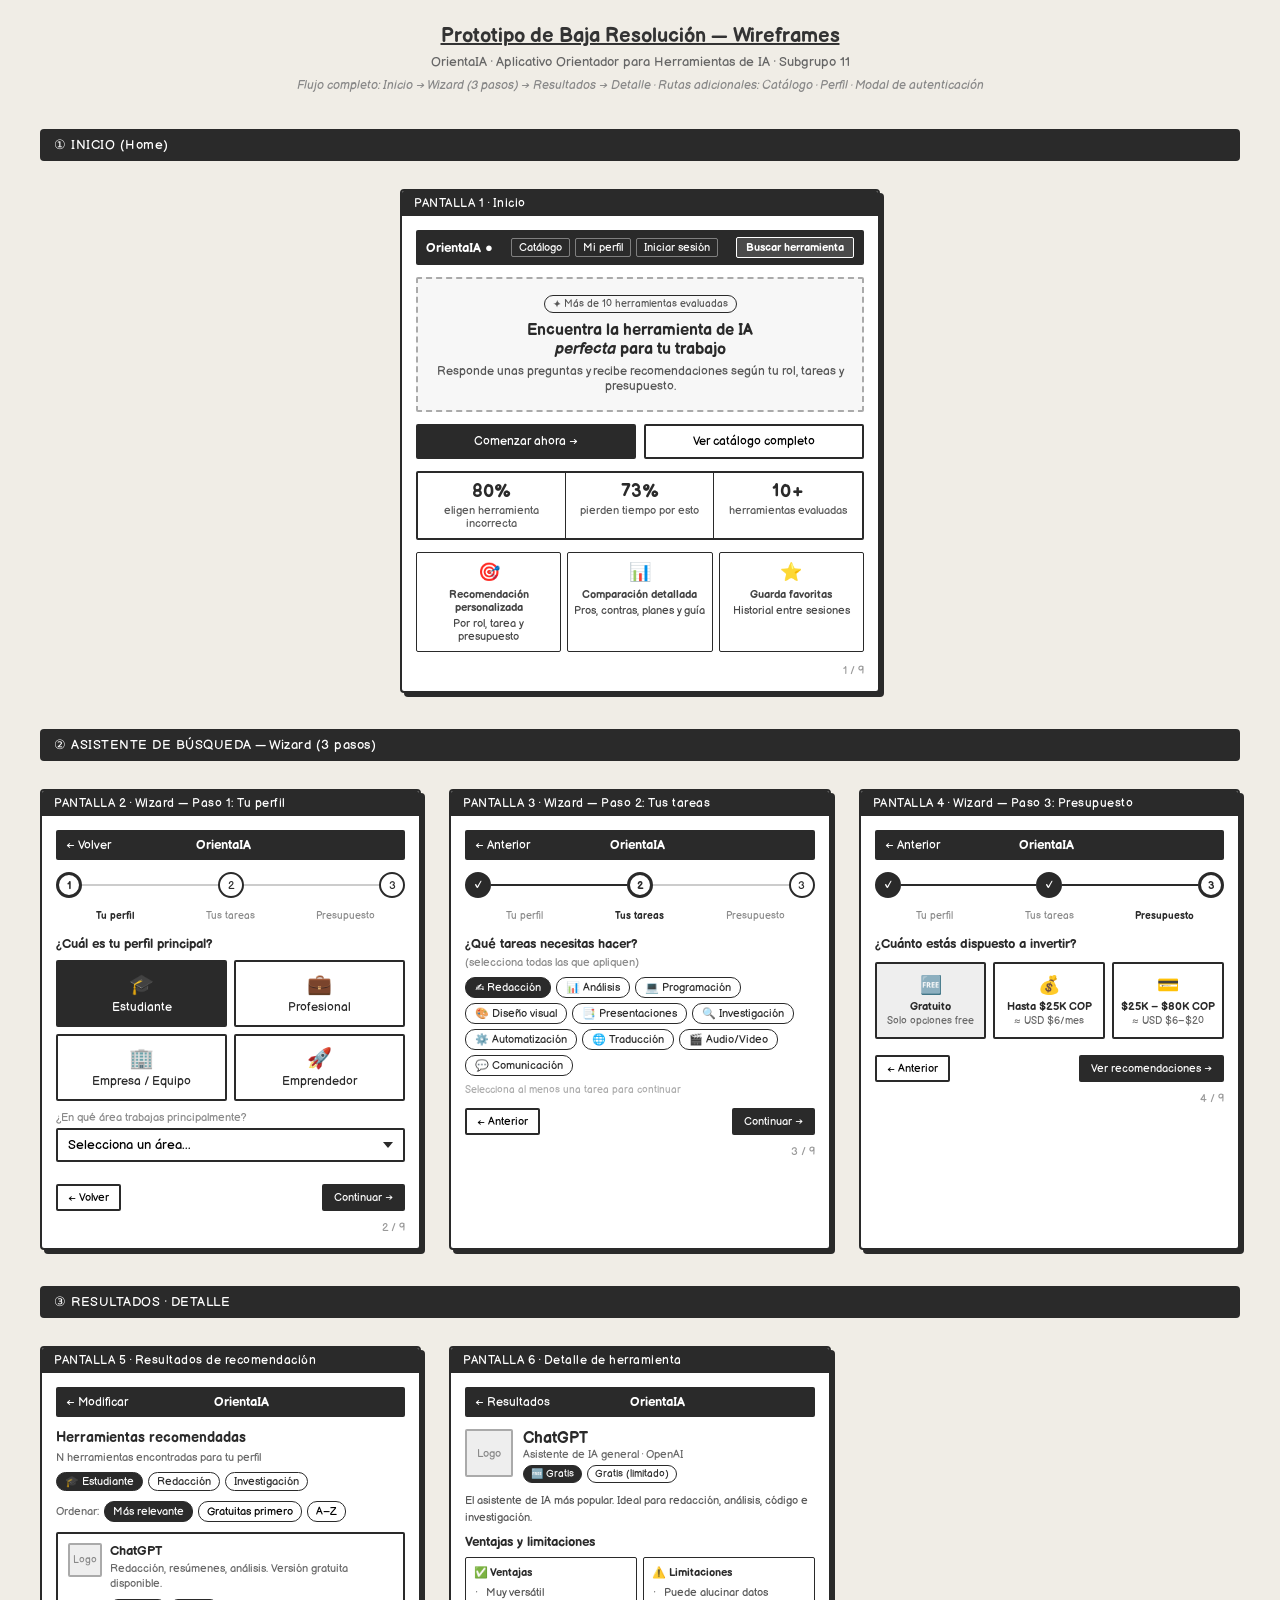
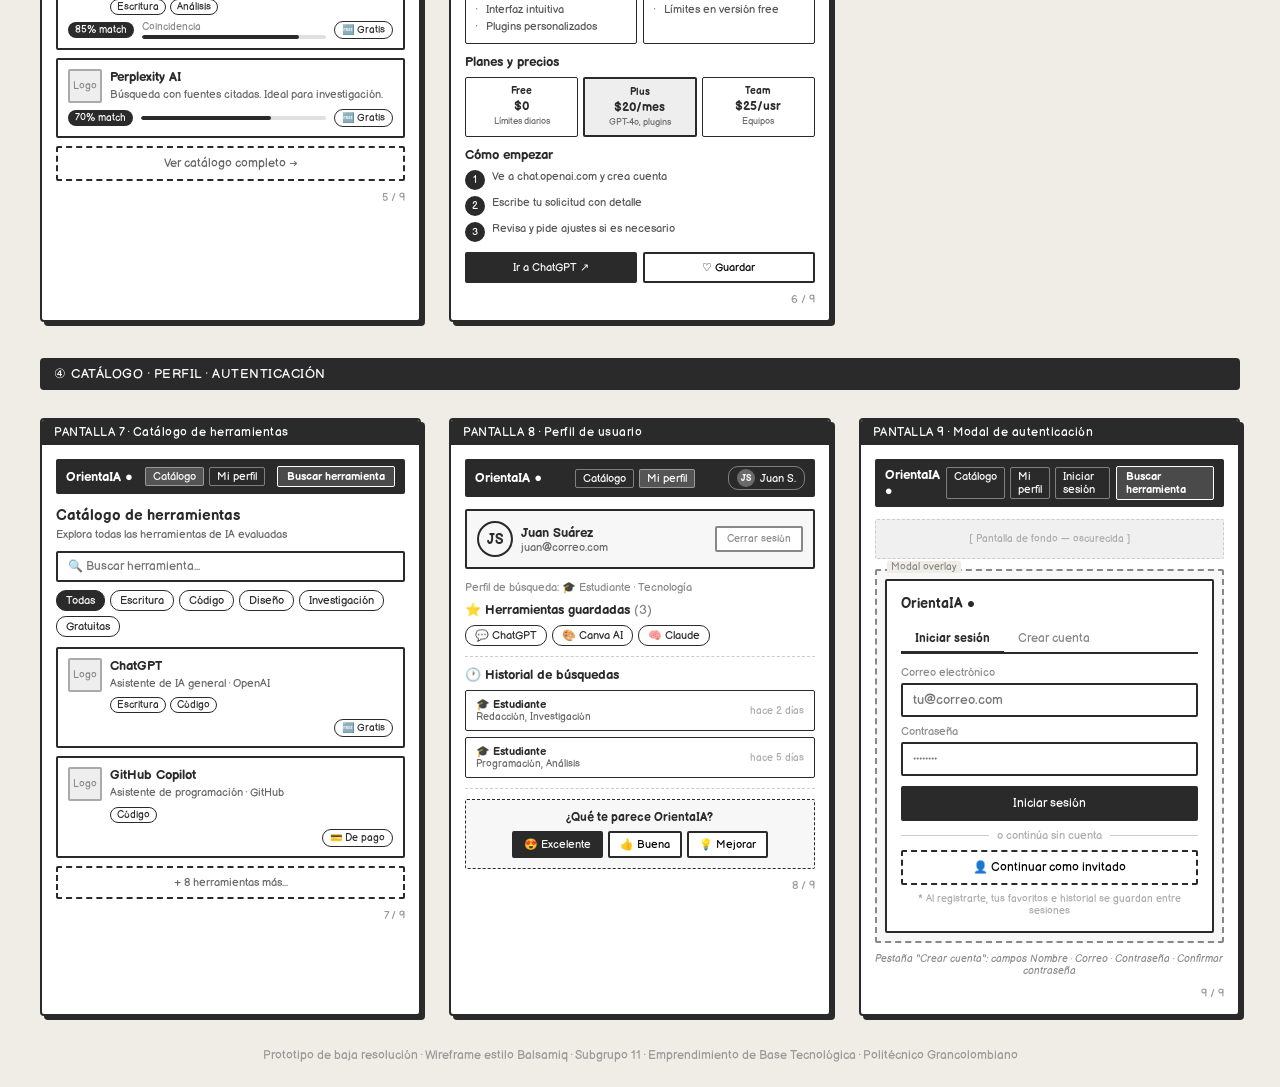
==== commit 9ee825b4: "Ajustes Finales Ajustes" ====
--- a/PrototipoBajaResolucion.html
+++ b/PrototipoBajaResolucion.html
@@ -765,7 +765,7 @@
       <div class="wf-hero">
         <span class="badge">✦ Más de 10 herramientas evaluadas</span>
         <span class="big-text">Encuentra la herramienta de IA<br><i>perfecta</i> para tu trabajo</span>
-        Responde 3 preguntas y recibe recomendaciones según tu rol, tareas y presupuesto.
+        Responde unas preguntas y recibe recomendaciones según tu rol, tareas y presupuesto.
       </div>
 
       <div style="display:flex;gap:8px;margin-bottom:12px;">
